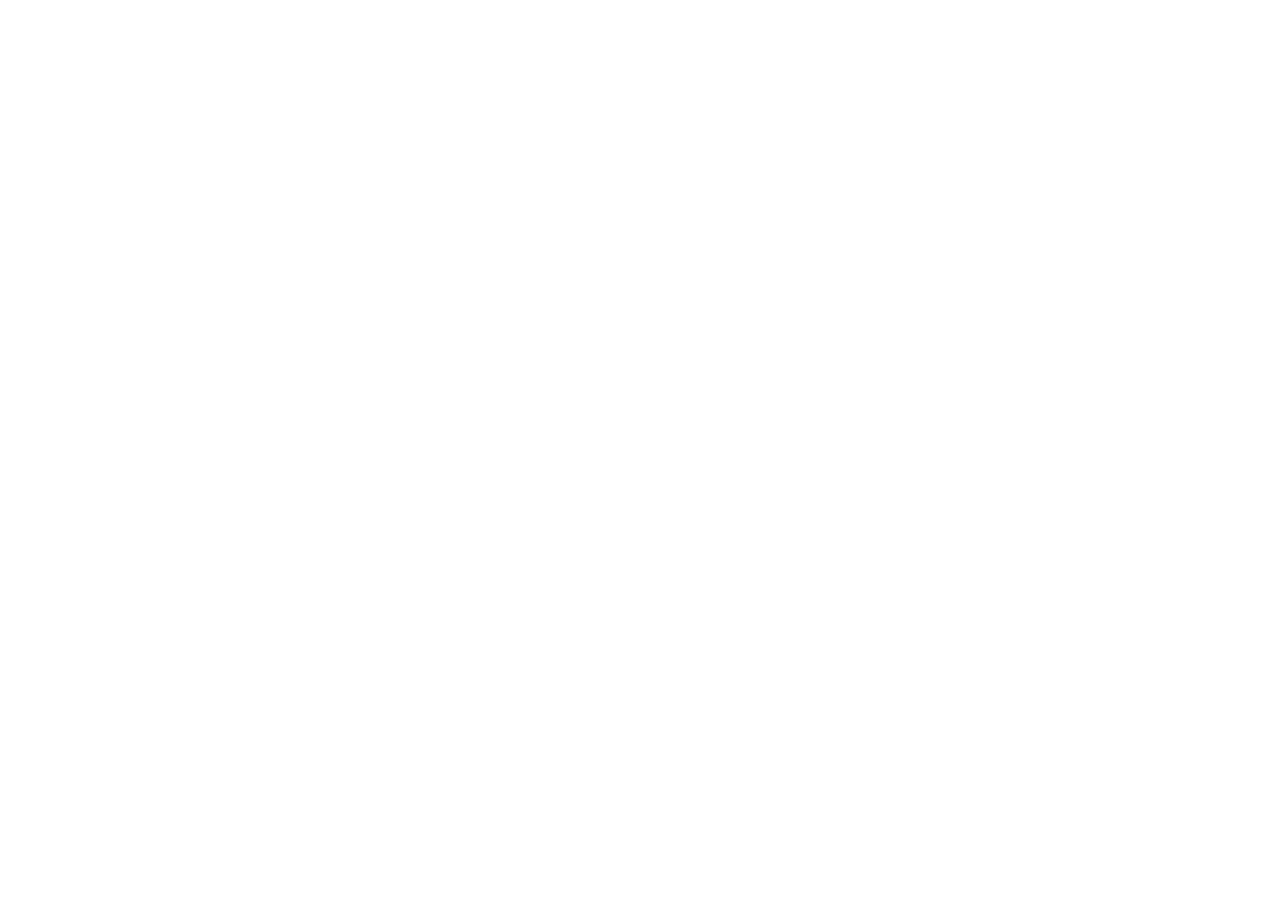
==== index.html @ 032ca8ec "Setup files" ====
<!DOCTYPE html>
<html lang="en">

<head>
    <meta charset="UTF-8">
    <meta name="viewport" content="width=device-width, initial-scale=1.0">
    <link rel="stylesheet" href="css/style.css">
    <title>Dropbox</title>
</head>

<body>

    <!-- Header -->
    <header>

    </header>

    <!-- Main -->
    <main>

    </main>

    <!-- Footer -->
    <footer>

    </footer>



</body>

</html>
---- css/style.css ----
* {
  margin: 0;
  padding: 0;
  box-sizing: border-box;
}
:root {
  --main-bgcolor: #b4d0e7;
  --color-black: black;
  ---buttons-color: #b4d0e7;
  --dropbox-business: #61082b;
}
.debug-b {
  border: 1px solid black;
}
.debug-bg {
}
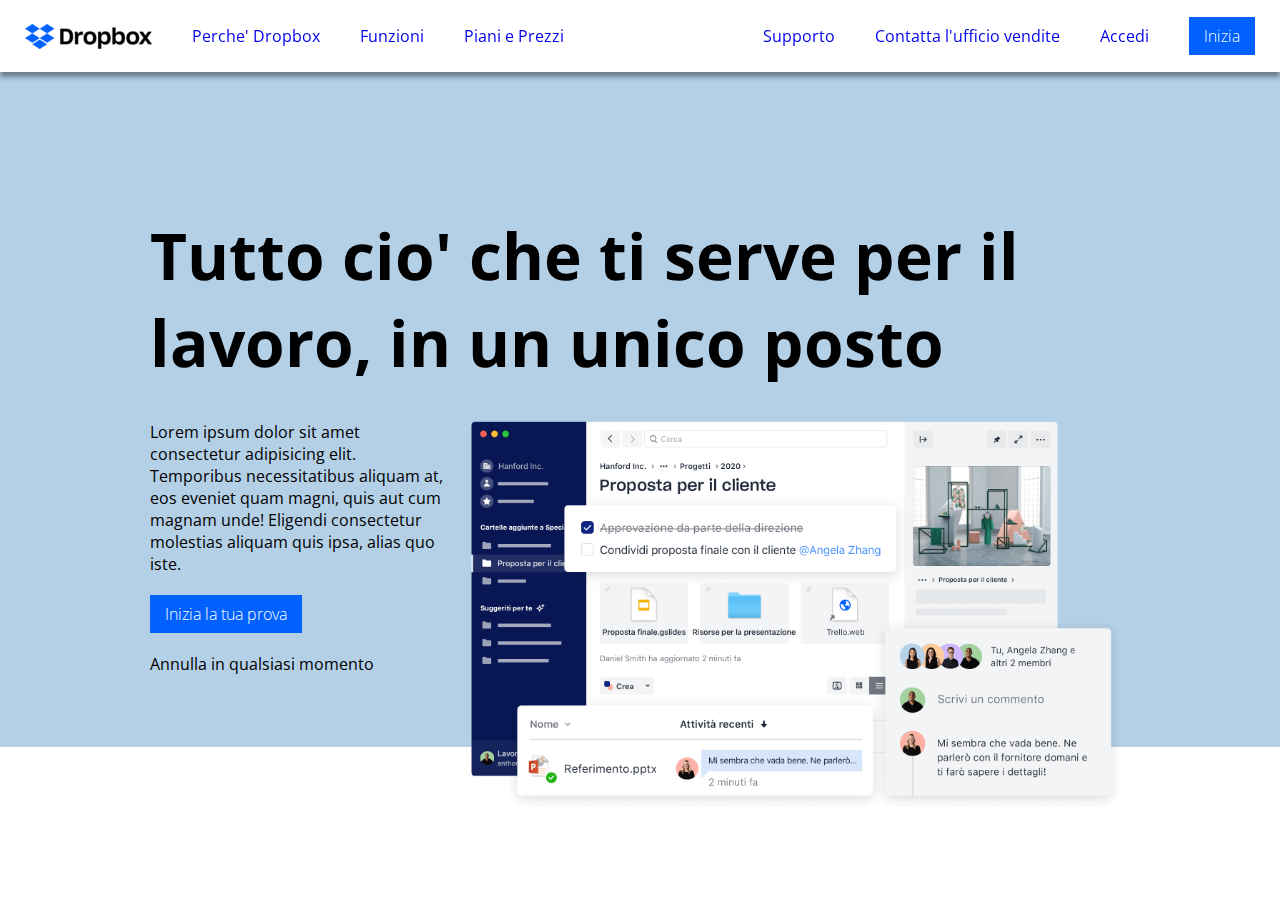
==== commit 7a70f0ca: "Header finished" ====
--- a/index.html
+++ b/index.html
@@ -4,6 +4,14 @@
 <head>
     <meta charset="UTF-8">
     <meta name="viewport" content="width=device-width, initial-scale=1.0">
+    <link rel="stylesheet" href="https://cdnjs.cloudflare.com/ajax/libs/font-awesome/6.4.2/css/all.min.css"
+        integrity="sha512-z3gLpd7yknf1YoNbCzqRKc4qyor8gaKU1qmn+CShxbuBusANI9QpRohGBreCFkKxLhei6S9CQXFEbbKuqLg0DA=="
+        crossorigin="anonymous" referrerpolicy="no-referrer" />
+    <link rel="preconnect" href="https://fonts.googleapis.com">
+    <link rel="preconnect" href="https://fonts.gstatic.com" crossorigin>
+    <link
+        href="https://fonts.googleapis.com/css2?family=Open+Sans:ital,wght@0,300;0,400;0,500;0,600;0,700;0,800;1,300;1,400;1,500;1,600;1,700;1,800&display=swap"
+        rel="stylesheet">
     <link rel="stylesheet" href="css/style.css">
     <title>Dropbox</title>
 </head>
@@ -12,7 +20,48 @@
 
     <!-- Header -->
     <header>
+        <nav class="navbar flex vertical-center sp-between">
+            <section>
+                <ul class="flex gap40 vertical-center">
+                    <img src="img/logo-small.png" alt="Logo" id="logo">
+                    <li><a href="#">Perche' Dropbox</a></li>
+                    <li><a href="#">Funzioni</a></li>
+                    <li><a href="#">Piani e Prezzi</a></li>
 
+                </ul>
+            </section>
+            <section>
+                <ul class="flex gap40 vertical-center">
+                    <li><a href="#">Supporto</a></li>
+                    <li><a href="#">Contatta l'ufficio vendite</a></li>
+                    <li><a href="#">Accedi</a></li>
+                    <li><a class="button" href="">Inizia</a></li>
+
+                </ul>
+            </section>
+        </nav>
+        <div id="jumbo">
+            <div class="container1 jumbo-content">
+                <div class="title container1">
+                    <h1>
+                        Tutto cio' che ti serve per il lavoro, in un unico posto
+                    </h1>
+                </div>
+                <div class="container1 text-img flex center">
+                    <div class="txt flex gap20 nostretch column">
+                        <p>Lorem ipsum dolor sit amet consectetur adipisicing elit. Temporibus necessitatibus aliquam
+                            at, eos eveniet quam magni, quis aut cum magnam unde! Eligendi consectetur molestias aliquam
+                            quis ipsa, alias quo iste. </p>
+                        <a href="" class="button">Inizia la tua prova</a>
+                        <p>Annulla in qualsiasi momento</p>
+                        <span><a href="#"><i class="fa-solid fa-arrow-down"></i></a></span>
+                    </div>
+                    <div class="hero-img">
+                        <img src="img/jumbo.png" alt="">
+                    </div>
+                </div>
+            </div>
+        </div>
     </header>
 
     <!-- Main -->
--- a/css/style.css
+++ b/css/style.css
@@ -1,16 +1,132 @@
+/* General */
 * {
   margin: 0;
   padding: 0;
   box-sizing: border-box;
+  font-family: "Open Sans", sans-serif;
 }
 :root {
-  --main-bgcolor: #b4d0e7;
-  --color-black: black;
-  ---buttons-color: #b4d0e7;
-  --dropbox-business: #61082b;
+  --color-background-hero: #b4d0e7;
+  --color-button: #0061ff;
+  --color-designt-bg: #a2d39b;
+  --color-asu-bg: #61082b;
+  --color-tapps-bg: #ff1c1c;
+  --color-florida-bg: #0093ce;
+  --color-wrld-bg: #d5001f;
+  --color-lonely-bg: #0d2481;
+  --color-clera-bg: #ffd830;
+  --color-hearst-bg: #b4d0e7;
+  --color-scritta-dbox: #650f2f;
+}
+ul {
+  list-style: none;
+}
+a {
+  text-decoration: none;
 }
 .debug-b {
   border: 1px solid black;
 }
 .debug-bg {
 }
+.container1 {
+  max-width: 1000px;
+  margin: 0 auto;
+  padding: 5px;
+}
+.container2 {
+  max-width: 1200px;
+  margin: 0 auto;
+  padding: 5px;
+}
+/* Utility */
+.flex {
+  display: flex;
+  flex-flow: row nowrap;
+}
+.column {
+  flex-direction: column;
+}
+.wrap {
+  flex-wrap: wrap;
+}
+.nostretch {
+  align-items: flex-start;
+}
+.vertical-center {
+  align-items: center;
+  align-content: center;
+}
+.center {
+  justify-content: center;
+  align-content: center;
+  justify-items: center;
+}
+.sp-between {
+  justify-content: space-between;
+}
+.sp-around {
+  justify-content: space-around;
+}
+.gap20 {
+  gap: 20px;
+}
+.gap40 {
+  gap: 40px;
+}
+.button {
+  background-color: var(--color-button);
+  color: white;
+  font-weight: 200;
+  padding: 8px 15px;
+}
+
+/* Header */
+
+.title {
+  text-align: left;
+  font-size: 2em;
+  padding-top: 20px;
+  padding-bottom: 30px;
+}
+.navbar {
+  padding: 25px;
+  position: fixed;
+  width: 100%;
+  height: 8vh;
+  top: 0;
+  left: 0;
+  z-index: 999;
+  background-color: white;
+  box-shadow: 0px 5px 5px rgba(0, 0, 0, 0.404);
+}
+.txt {
+  width: 30%;
+}
+.txt i {
+  font-size: 2.5em;
+  color: black;
+}
+.jumbo-content {
+  position: relative;
+  bottom: -70px;
+}
+#jumbo {
+  background-color: var(--color-background-hero);
+  width: 100%;
+  margin-top: 8vh;
+}
+.jumbo-content {
+  padding-top: 50px;
+}
+.hero-img {
+  width: 70%;
+}
+.disclaim {
+  width: calc(100% / 2);
+  flex-direction: column;
+}
+.hero-img img {
+  display: block;
+  width: 100%;
+}
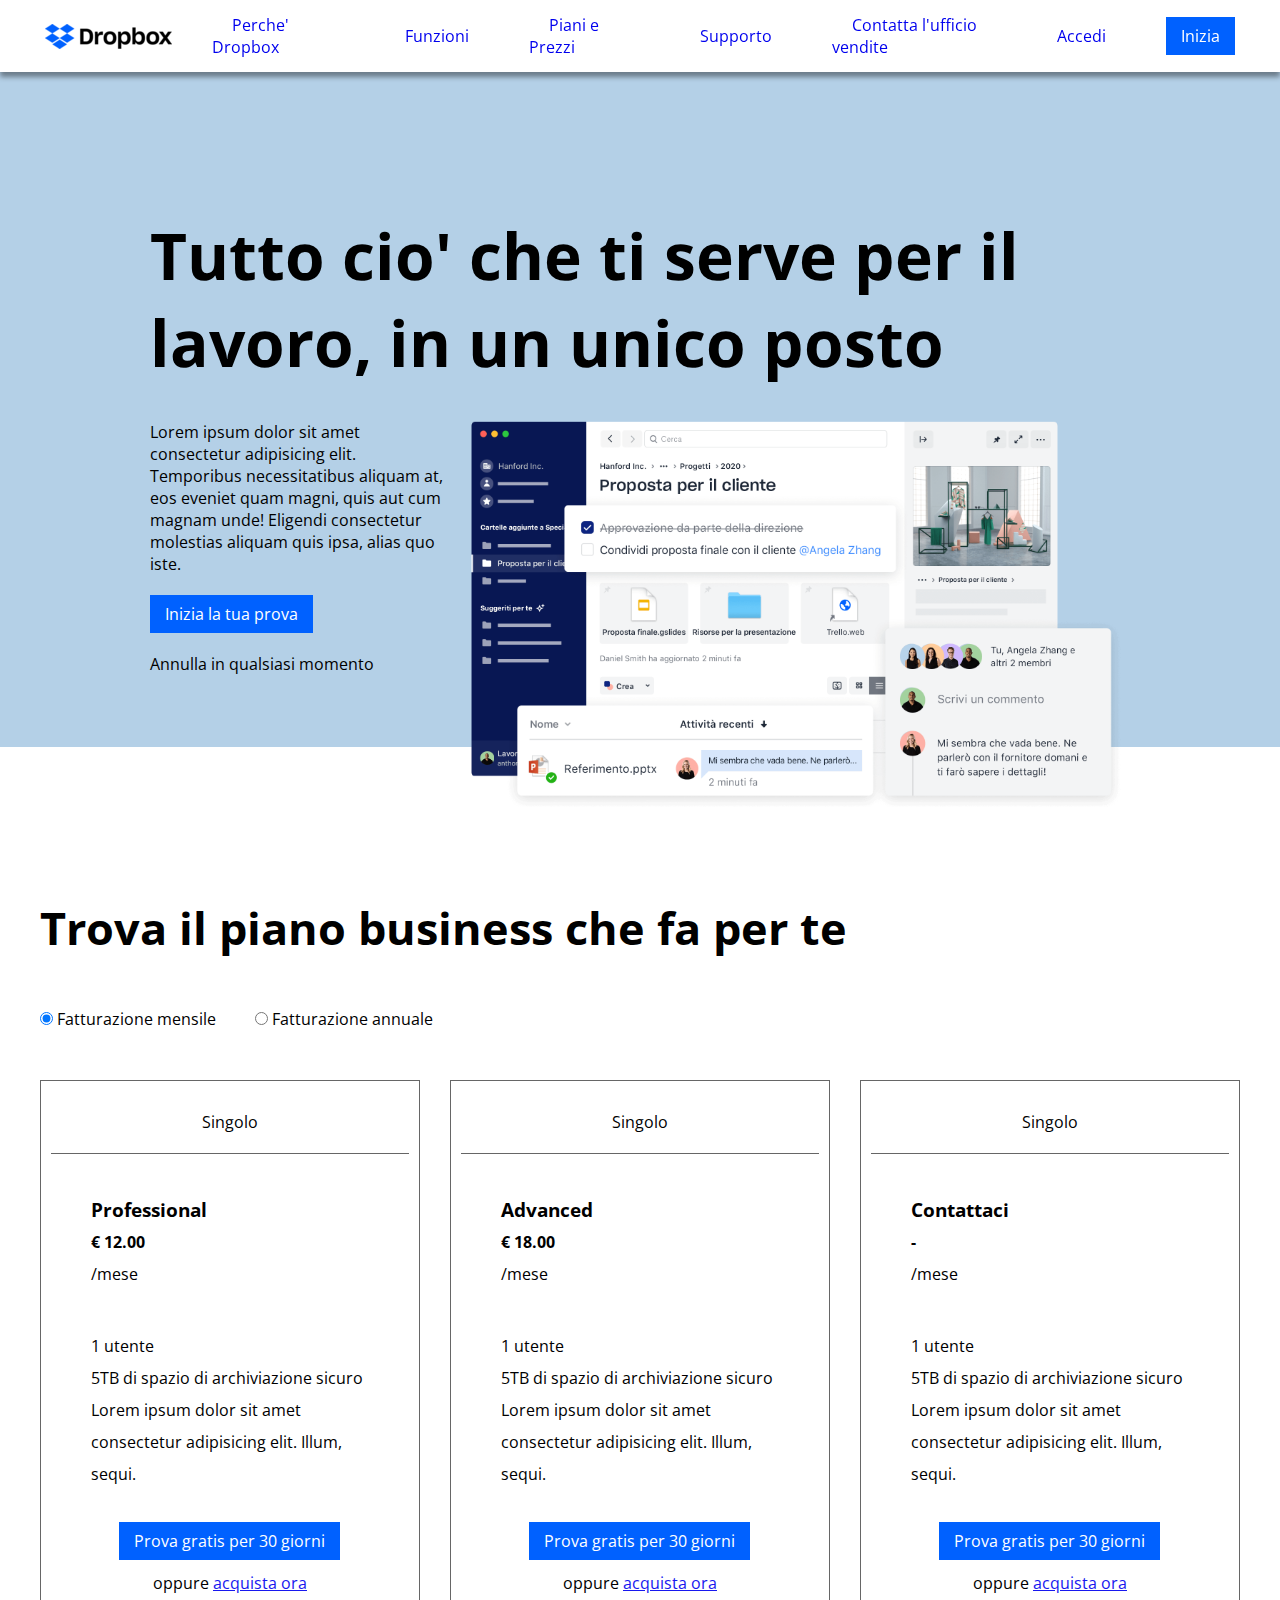
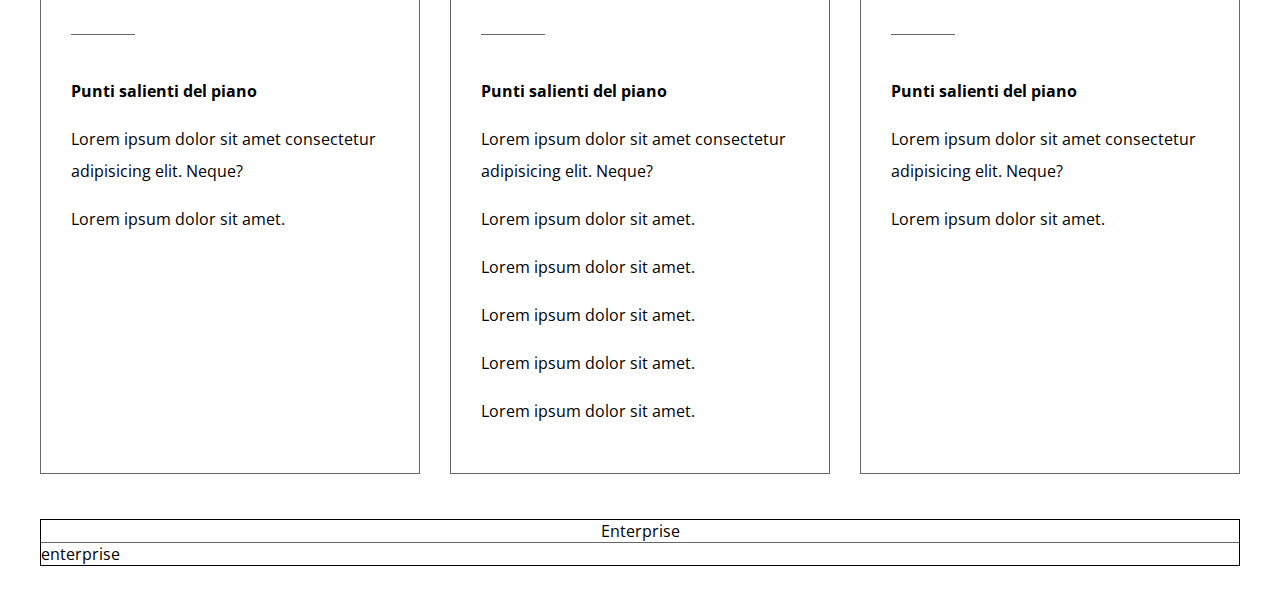
==== commit 30352adb: "Upload plans" ====
--- a/index.html
+++ b/index.html
@@ -54,7 +54,7 @@
                             quis ipsa, alias quo iste. </p>
                         <a href="" class="button">Inizia la tua prova</a>
                         <p>Annulla in qualsiasi momento</p>
-                        <span><a href="#"><i class="fa-solid fa-arrow-down"></i></a></span>
+                        <span><a href="#piani"><i class="fa-solid fa-arrow-down"></i></a></span>
                     </div>
                     <div class="hero-img">
                         <img src="img/jumbo.png" alt="">
@@ -66,6 +66,196 @@
 
     <!-- Main -->
     <main>
+        <section class="container2" id="piani">
+            <h2>
+                Trova il piano business che fa per te
+            </h2>
+            <div class="radio">
+                <input type="radio" name="fatturazione" id="mensile" checked value="mensile">
+                <label for="mensile" style="margin-right: 35px">Fatturazione mensile</label>
+                <input type="radio" name="fatturazione" id="annuale" value="annuale">
+                <label for="annuale">Fatturazione annuale</label>
+            </div>
+            <div class="plans container2 flex sp-between wrap ">
+                <div class="card">
+                    <div class="head-plan">
+                        <i class="fa-solid fa-user"></i> Singolo
+                    </div>
+                    <div class="body-plan">
+                        <ul>
+                            <li>
+                                <h3>
+                                    Professional
+                                </h3>
+                            </li>
+                            <li>
+                                <strong>
+                                    &euro; 12.00
+                                </strong>
+                            </li>
+                            <li>/mese</li>
+                        </ul>
+                        <ul>
+                            <li><i class="fa-solid fa-user" style="text-indent: -1.2em;"></i> 1 utente</li>
+                            <li><i class="fa-solid fa-folder" style="text-indent: -1.2em;"></i> 5TB di spazio di
+                                archiviazione sicuro</li>
+                            <li><i class="fa-solid fa-share-nodes" style="text-indent: -1.2em;"></i> Lorem ipsum dolor
+                                sit amet consectetur
+                                adipisicing elit. Illum, sequi.</li>
+                        </ul>
+                        <div style="text-align: center;">
+                            <a href="" class="button">Prova gratis per 30 giorni</a>
+                            <br>
+                            <p style="padding-top: 20px; text-align: center; "> oppure <a href="" class="buy-now"
+                                    style="padding: 0; text-decoration: underline; color: #1818ef ;">acquista
+                                    ora</a>
+                            </p>
+                        </div>
+                        <p class="line"></p>
+                    </div>
+                    <ul class="bottom-plan">
+                        <li>
+                            <h4>Punti salienti del piano</h4>
+                        </li>
+                        <li> <i class="fa-solid fa-check" style="text-indent: -1em;"></i> Lorem ipsum dolor sit amet
+                            consectetur adipisicing elit.
+                            Neque?</li>
+                        <li><i class="fa-solid fa-check" style="text-indent: -1em;"></i> Lorem ipsum dolor sit amet.
+                        </li>
+                    </ul>
+                </div>
+                <div class="card">
+                    <div class="head-plan">
+                        <i class="fa-solid fa-user"></i> Singolo
+                    </div>
+                    <div class="body-plan">
+                        <ul>
+                            <li>
+                                <h3>
+                                    Advanced
+                                </h3>
+                            </li>
+                            <li>
+                                <strong>
+                                    &euro; 18.00
+                                </strong>
+                            </li>
+                            <li>/mese</li>
+                        </ul>
+                        <ul>
+                            <li><i class="fa-solid fa-user" style="text-indent: -1.2em;"></i> 1 utente</li>
+                            <li><i class="fa-solid fa-folder" style="text-indent: -1.2em;"></i> 5TB di spazio di
+                                archiviazione sicuro</li>
+                            <li><i class="fa-solid fa-share-nodes" style="text-indent: -1.2em;"></i> Lorem ipsum dolor
+                                sit amet consectetur
+                                adipisicing elit. Illum, sequi.</li>
+                        </ul>
+                        <div style="text-align: center;">
+                            <a href="" class="button">Prova gratis per 30 giorni</a>
+                            <br>
+                            <p style="padding-top: 20px; text-align: center; "> oppure <a href="" class="buy-now"
+                                    style="padding: 0; text-decoration: underline; color: #1818ef ;">acquista
+                                    ora</a>
+                            </p>
+                        </div>
+                        <p class="line"></p>
+                    </div>
+                    <ul class="bottom-plan">
+                        <li>
+                            <h4>Punti salienti del piano</h4>
+                        </li>
+                        <li> <i class="fa-solid fa-check" style="text-indent: -1em;"></i> Lorem ipsum dolor sit amet
+                            consectetur adipisicing elit.
+                            Neque?
+                        </li>
+                        <li><i class="fa-solid fa-check" style="text-indent: -1em;"></i> Lorem ipsum dolor sit amet.
+                        </li>
+                        <li><i class="fa-solid fa-check" style="text-indent: -1em;"></i> Lorem ipsum dolor sit amet.
+                        </li>
+                        <li><i class="fa-solid fa-check" style="text-indent: -1em;"></i> Lorem ipsum dolor sit amet.
+                        </li>
+                        <li><i class="fa-solid fa-check" style="text-indent: -1em;"></i> Lorem ipsum dolor sit amet.
+                        </li>
+                        <li><i class="fa-solid fa-check" style="text-indent: -1em;"></i> Lorem ipsum dolor sit amet.
+                        </li>
+                    </ul>
+                </div>
+                <div class="card">
+                    <div class="head-plan">
+                        <i class="fa-solid fa-user"></i> Singolo
+                    </div>
+                    <div class="body-plan">
+                        <ul>
+                            <li>
+                                <h3>
+                                    Contattaci
+                                </h3>
+                            </li>
+                            <li>
+                                <strong>
+                                    -
+                                </strong>
+                            </li>
+                            <li>/mese</li>
+                        </ul>
+                        <ul>
+                            <li><i class="fa-solid fa-user" style="text-indent: -1.2em;"></i> 1 utente</li>
+                            <li><i class="fa-solid fa-folder" style="text-indent: -1.2em;"></i> 5TB di spazio di
+                                archiviazione sicuro</li>
+                            <li><i class="fa-solid fa-share-nodes" style="text-indent: -1.2em;"></i> Lorem ipsum dolor
+                                sit amet consectetur
+                                adipisicing elit. Illum, sequi.</li>
+                        </ul>
+                        <div style="text-align: center;">
+                            <a href="" class="button">Prova gratis per 30 giorni</a>
+                            <br>
+                            <p style="padding-top: 20px; text-align: center; "> oppure <a href="" class="buy-now"
+                                    style="padding: 0; text-decoration: underline; color: #1818ef ;">acquista
+                                    ora</a>
+                            </p>
+                        </div>
+                        <p class="line"></p>
+                    </div>
+                    <ul class="bottom-plan">
+                        <li>
+                            <h4>Punti salienti del piano</h4>
+                        </li>
+                        <li> <i class="fa-solid fa-check" style="text-indent: -1em;"></i> Lorem ipsum dolor sit amet
+                            consectetur adipisicing elit.
+                            Neque?
+                        </li>
+                        <li><i class="fa-solid fa-check" style="text-indent: -1em;"></i> Lorem ipsum dolor sit amet.
+                        </li>
+                    </ul>
+                </div>
+            </div>
+
+            <div class="enterprise container2 debug-b">
+                <div class="head-plan">
+                    <i class="fa-solid fa-user"></i> Enterprise
+                </div>
+                enterprise
+            </div>
+
+        </section>
+        <section>
+
+        </section>
+        <section>
+
+        </section>
+        <section>
+
+        </section>
+        <section>
+
+        </section>
+        <section>
+
+        </section>
+        <section>
+
+        </section>
 
     </main>
 
--- a/css/style.css
+++ b/css/style.css
@@ -37,7 +37,6 @@
 .container2 {
   max-width: 1200px;
   margin: 0 auto;
-  padding: 5px;
 }
 /* Utility */
 .flex {
@@ -77,7 +76,7 @@
 .button {
   background-color: var(--color-button);
   color: white;
-  font-weight: 200;
+  font-weight: 400;
   padding: 8px 15px;
 }
 
@@ -115,6 +114,7 @@
   background-color: var(--color-background-hero);
   width: 100%;
   margin-top: 8vh;
+  margin-bottom: 100px;
 }
 .jumbo-content {
   padding-top: 50px;
@@ -130,3 +130,48 @@
   display: block;
   width: 100%;
 }
+
+/* Main */
+main section {
+  margin-bottom: 50px;
+}
+
+.card div,
+ul,
+a {
+  padding: 20px;
+}
+.card {
+  width: calc(100% / 3 - 20px);
+  border: 1px solid #666;
+  padding: 10px;
+}
+.head-plan {
+  text-align: center;
+  border-bottom: 1px solid #666;
+}
+main section h2 {
+  font-size: 2.8em;
+  padding-top: 50px;
+  padding-bottom: 50px;
+}
+.radio {
+  padding-bottom: 50px;
+}
+#piani li {
+  line-height: 2em;
+}
+.enterprise {
+  margin-top: 45px;
+}
+.line {
+  width: 20%;
+  padding-top: 20px;
+  border-bottom: 1px solid #666;
+}
+.bottom-plan i {
+  color: #0061ff;
+}
+.bottom-plan li {
+  padding-bottom: 1em;
+}
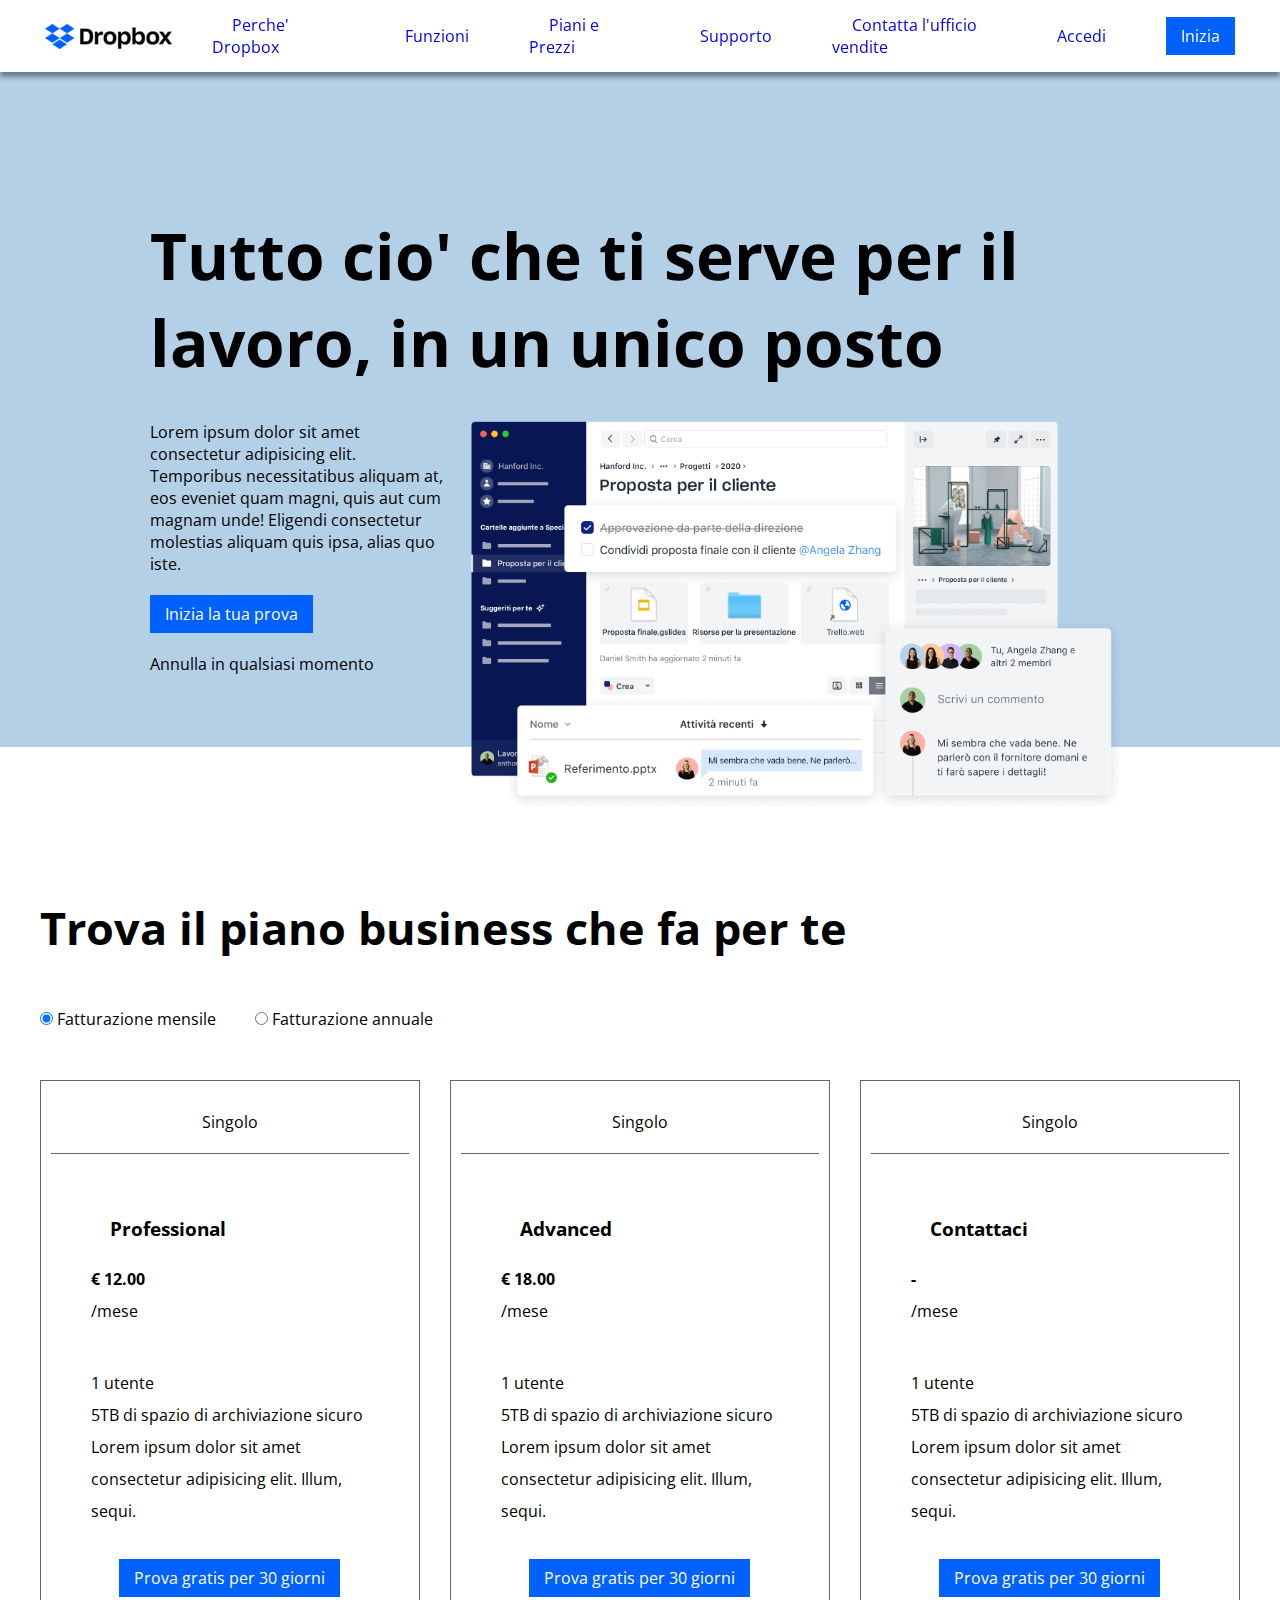
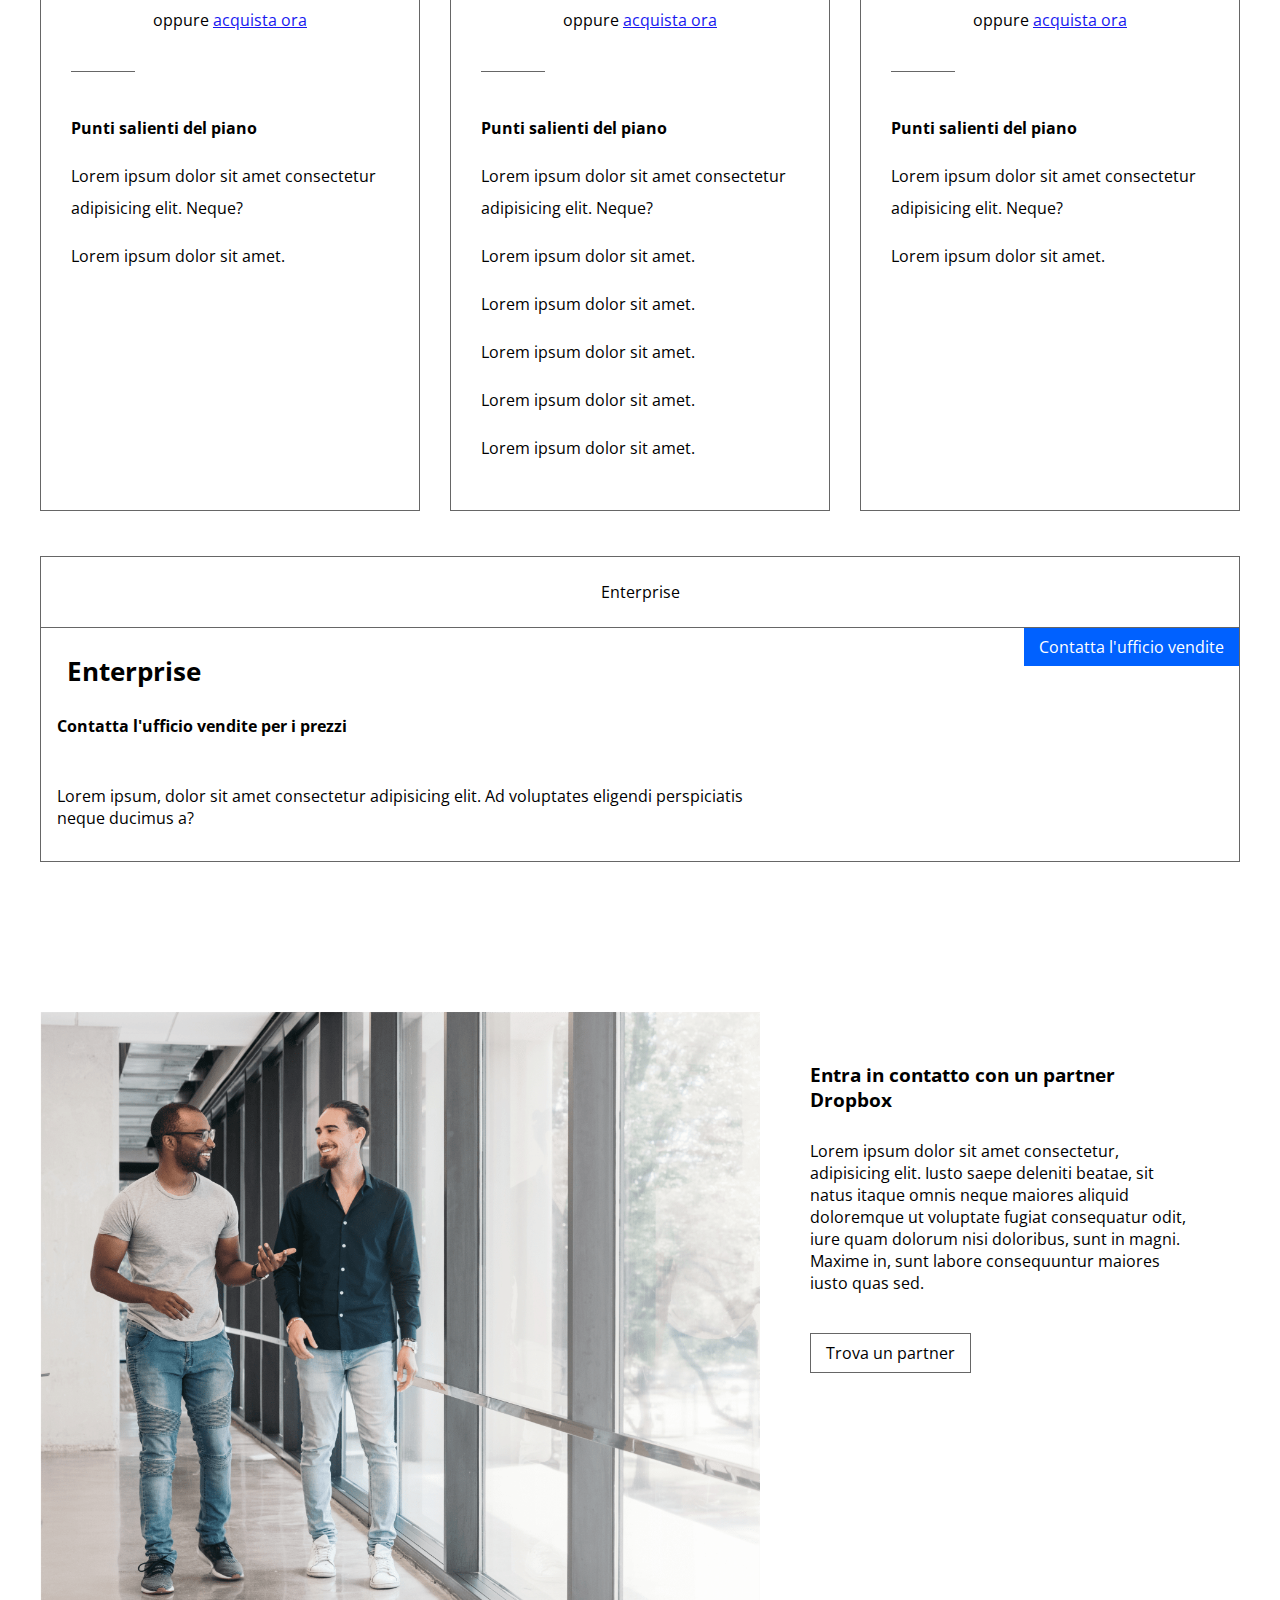
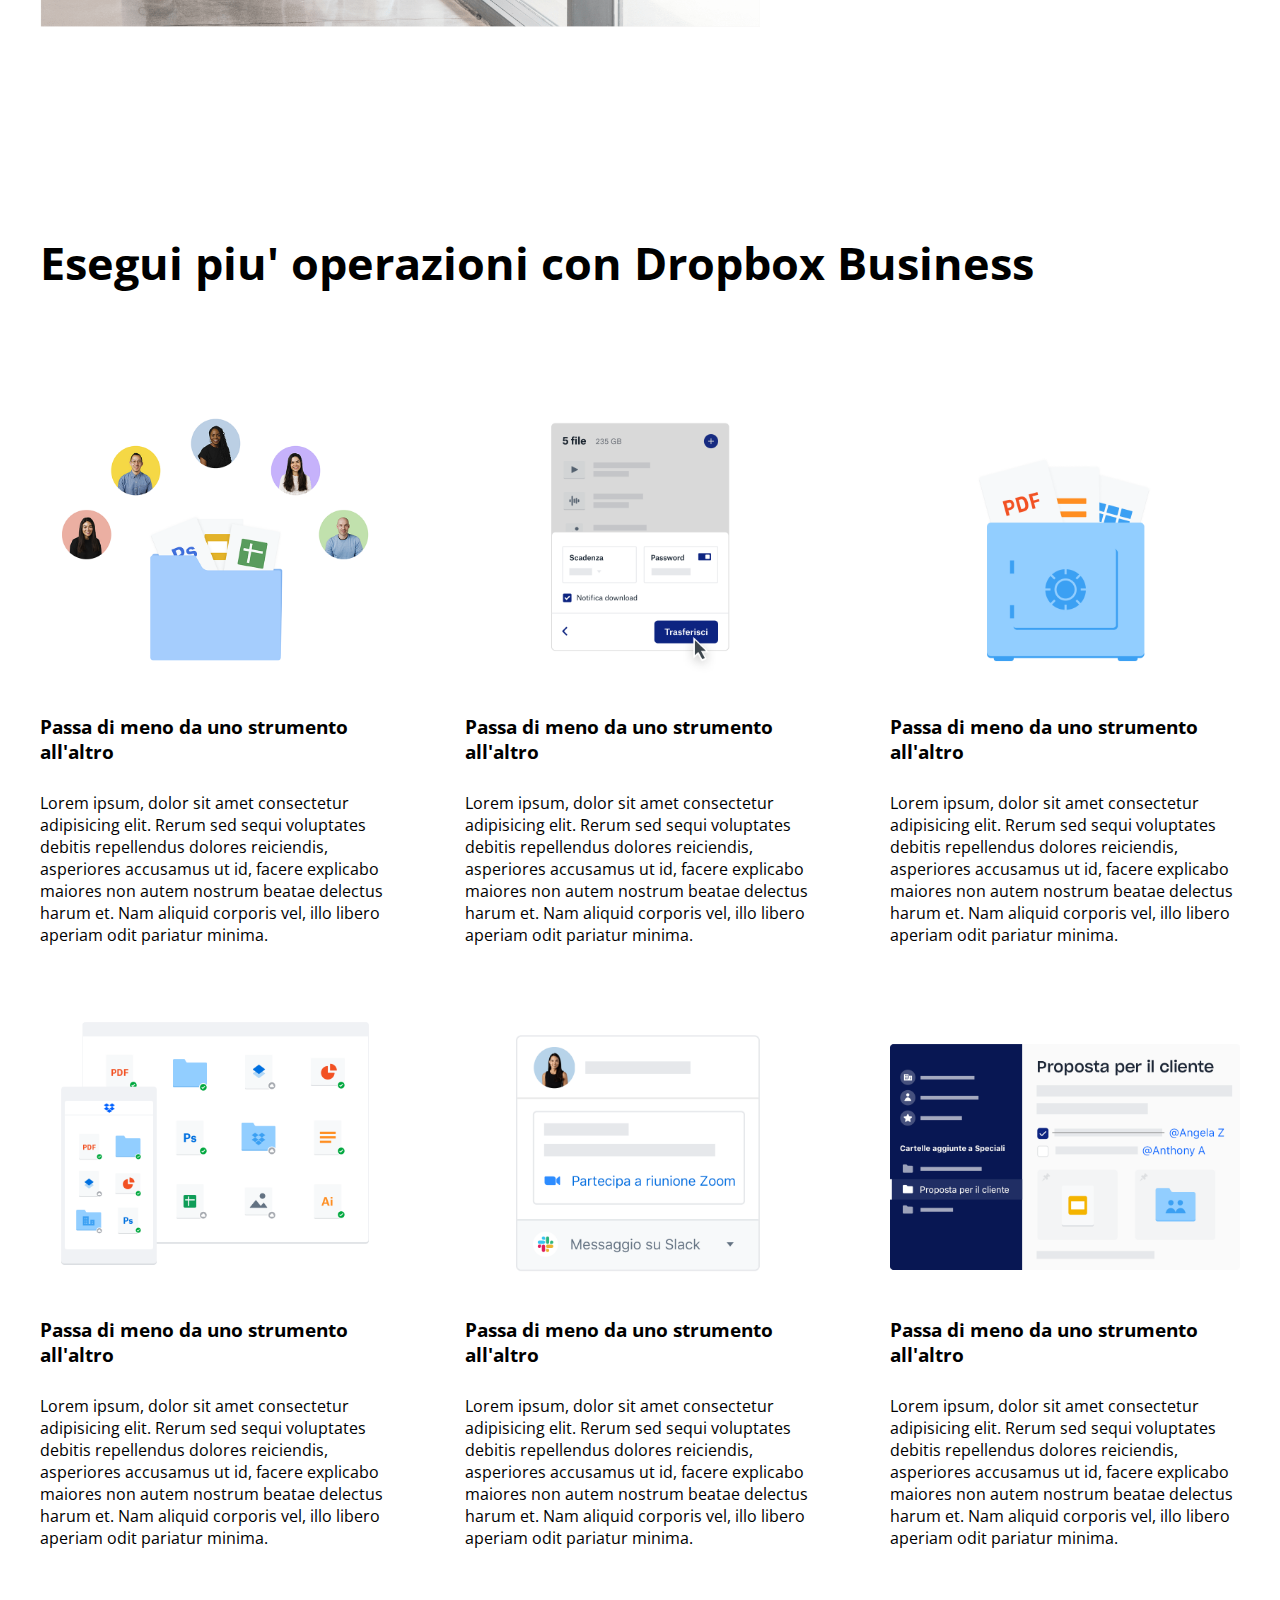
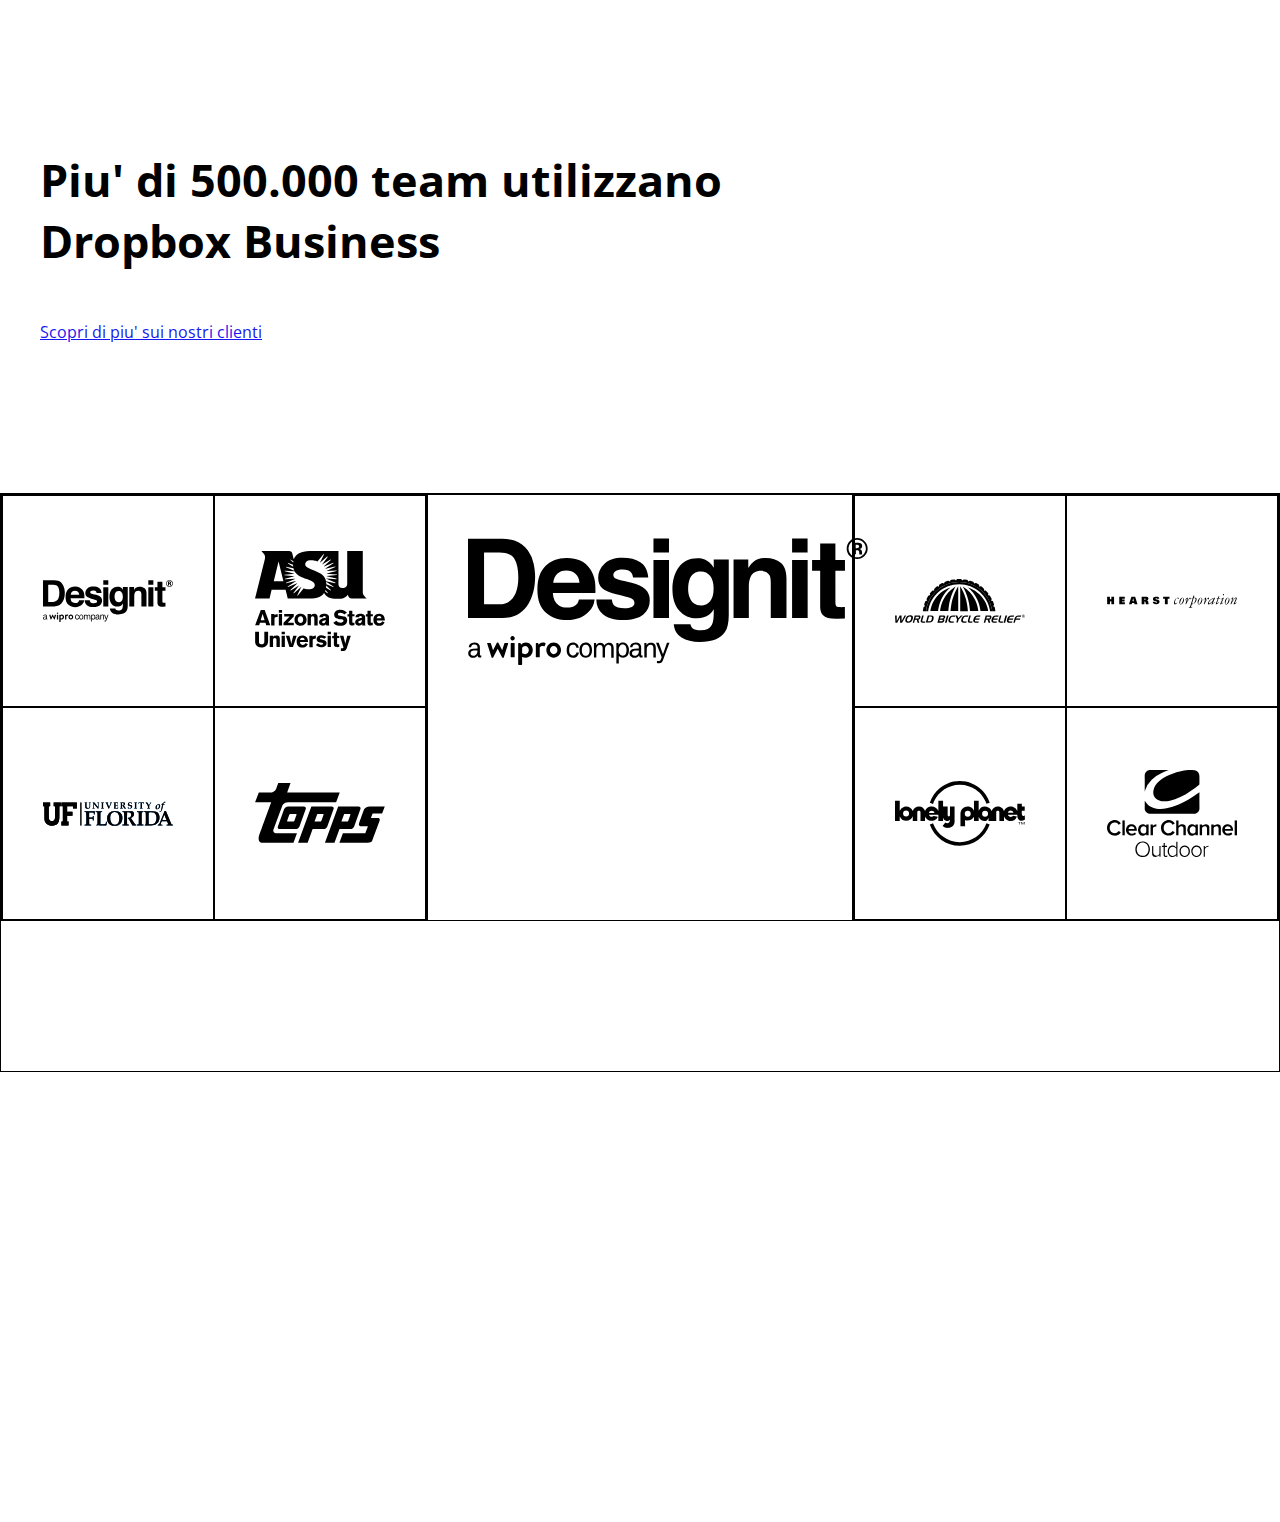
==== commit 256d3ee2: "Upload main v2" ====
--- a/index.html
+++ b/index.html
@@ -230,29 +230,184 @@
                 </div>
             </div>
 
-            <div class="enterprise container2 debug-b">
+            <div class="enterprise container2">
                 <div class="head-plan">
                     <i class="fa-solid fa-user"></i> Enterprise
                 </div>
-                enterprise
-            </div>
-
-        </section>
+                <div class="top-enterprise flex nostretch sp-between">
+                    <h3 style="font-size: 1.6em;">
+                        Enterprise
+                    </h3>
+                    <a href="" class="button">
+                        Contatta l'ufficio vendite
+                    </a>
+                </div>
+                <div class="bot-enterprise">
+                    <h4 style="padding-bottom: 3em;">
+                        Contatta l'ufficio vendite per i prezzi
+                    </h4>
+                    <p style="padding-bottom: 2em;">Lorem ipsum, dolor sit amet consectetur adipisicing elit. Ad
+                        voluptates eligendi perspiciatis
+                        neque ducimus a?</p>
+                </div>
+            </div>
+        </section>
+
+        <section class="container2 flex sp-between" id="partner">
+            <div class="article1">
+                <img class="img-partner" src="img/partner.png" alt="">
+            </div>
+            <div class="article2">
+                <h3 style="padding-bottom: 1.5em;">
+                    Entra in contatto con un partner Dropbox
+                </h3>
+                <p>
+                    Lorem ipsum dolor sit amet consectetur, adipisicing elit. Iusto saepe deleniti beatae, sit natus
+                    itaque omnis neque maiores aliquid doloremque ut voluptate fugiat consequatur odit, iure quam
+                    dolorum nisi doloribus, sunt in magni. Maxime in, sunt labore consequuntur maiores iusto quas sed.
+                </p>
+                <div style="margin-top: 3em;">
+                    <a class="button-reverse" href="">
+                        Trova un partner
+                    </a>
+                </div>
+            </div>
+        </section>
+
+        <section class="container2" id="business">
+            <h2>
+                Esegui piu' operazioni con Dropbox Business
+            </h2>
+            <div class="cards flex sp-between wrap">
+                <div class="box">
+                    <div>
+                        <img class="feature" src="img/business-feature-switching-tools.png" alt="">
+                    </div>
+                    <div class="business-txt">
+                        <h3 style="padding: 1.5em 0 1.5em 0;">Passa di meno da uno strumento all'altro</h3>
+                        <p>Lorem ipsum, dolor sit amet consectetur adipisicing elit. Rerum sed sequi voluptates debitis
+                            repellendus dolores reiciendis, asperiores accusamus ut id, facere explicabo maiores non
+                            autem nostrum beatae delectus harum et. Nam aliquid corporis vel, illo libero aperiam odit
+                            pariatur minima.
+                        </p>
+                    </div>
+                </div>
+                <div class="box">
+                    <div>
+                        <img class="feature" src="img/business-feature-send-files-it.png" alt="">
+                    </div>
+                    <div class="business-txt">
+                        <h3 style="padding: 1.5em 0 1.5em 0;">Passa di meno da uno strumento all'altro</h3>
+                        <p>Lorem ipsum, dolor sit amet consectetur adipisicing elit. Rerum sed sequi voluptates debitis
+                            repellendus dolores reiciendis, asperiores accusamus ut id, facere explicabo maiores non
+                            autem nostrum beatae delectus harum et. Nam aliquid corporis vel, illo libero aperiam odit
+                            pariatur minima.
+                        </p>
+                    </div>
+                </div>
+                <div class="box">
+                    <div>
+                        <img class="feature" src="img/business-feature-security.png" alt="">
+                    </div>
+                    <div class="business-txt">
+                        <h3 style="padding: 1.5em 0 1.5em 0;">Passa di meno da uno strumento all'altro</h3>
+                        <p>Lorem ipsum, dolor sit amet consectetur adipisicing elit. Rerum sed sequi voluptates debitis
+                            repellendus dolores reiciendis, asperiores accusamus ut id, facere explicabo maiores non
+                            autem nostrum beatae delectus harum et. Nam aliquid corporis vel, illo libero aperiam odit
+                            pariatur minima.
+                        </p>
+                    </div>
+                </div>
+                <div class="box">
+                    <div>
+                        <img class="feature" src="img/business-feature-multi-device.png" alt="">
+                    </div>
+                    <div class="business-txt">
+                        <h3 style="padding: 1.5em 0 1.5em 0;">Passa di meno da uno strumento all'altro</h3>
+                        <p>Lorem ipsum, dolor sit amet consectetur adipisicing elit. Rerum sed sequi voluptates debitis
+                            repellendus dolores reiciendis, asperiores accusamus ut id, facere explicabo maiores non
+                            autem nostrum beatae delectus harum et. Nam aliquid corporis vel, illo libero aperiam odit
+                            pariatur minima.
+                        </p>
+                    </div>
+                </div>
+                <div class="box">
+                    <div>
+                        <img class="feature" src="img/business-feature-integrations-it.png" alt="">
+                    </div>
+                    <div class="business-txt">
+                        <h3 style="padding: 1.5em 0 1.5em 0;">Passa di meno da uno strumento all'altro</h3>
+                        <p>Lorem ipsum, dolor sit amet consectetur adipisicing elit. Rerum sed sequi voluptates debitis
+                            repellendus dolores reiciendis, asperiores accusamus ut id, facere explicabo maiores non
+                            autem nostrum beatae delectus harum et. Nam aliquid corporis vel, illo libero aperiam odit
+                            pariatur minima.
+                        </p>
+                    </div>
+                </div>
+                <div class="box">
+                    <div>
+                        <img class="feature" src="img/business-feature-coordinate-it.png" alt="">
+                    </div>
+                    <div class="business-txt">
+                        <h3 style="padding: 1.5em 0 1.5em 0;">Passa di meno da uno strumento all'altro</h3>
+                        <p>Lorem ipsum, dolor sit amet consectetur adipisicing elit. Rerum sed sequi voluptates debitis
+                            repellendus dolores reiciendis, asperiores accusamus ut id, facere explicabo maiores non
+                            autem nostrum beatae delectus harum et. Nam aliquid corporis vel, illo libero aperiam odit
+                            pariatur minima.
+                        </p>
+                    </div>
+                </div>
+            </div>
+        </section>
+
+        <section class="container2" id="dislcaim">
+            <h2>
+                Piu' di 500.000 team utilizzano <br> Dropbox Business
+            </h2>
+            <a style="padding: 0; text-decoration: underline; color: #1818ef;" href="">Scopri di piu' sui nostri
+                clienti</a>
+        </section>
+
+        <section class="flex debug-b" id="corporate">
+            <div class="square flex wrap debug-b">
+                <div class="partners flex vertical-center debug-b">
+                    <img class="partner" src="img/designit.svg" alt="">
+                </div>
+                <div class="partners flex vertical-center debug-b">
+                    <img class="partner" src="img/arizona_state_university.svg" alt="">
+                </div>
+                <div class="partners flex vertical-center debug-b">
+                    <img class="partner" src="img/university_of_florida.svg" alt="">
+                </div>
+                <div class="partners flex vertical-center debug-b">
+                    <img class="partner" src="img/topps.svg" alt="">
+                </div>
+            </div>
+            <div class="square debug-b">
+                <div class="partners flex vertical-center ">
+                    <img src="img/designit.svg" alt="">
+                </div>
+            </div>
+            <div class="square flex wrap debug-b">
+                <div class="partners flex vertical-center debug-b">
+                    <img class="partner" src="img/world_bicycle_relief.svg" alt="">
+                </div>
+                <div class="partners flex vertical-center debug-b">
+                    <img class="partner" src="img/hearst_corp.svg" alt="">
+                </div>
+                <div class="partners flex vertical-center debug-b">
+                    <img class="partner" src="img/lonely_planet.svg" alt="">
+                </div>
+                <div class="partners flex vertical-center debug-b">
+                    <img class="partner" src="img/clear_channel.svg" alt="">
+                </div>
+            </div>
+            </div>
+        </section>
+
         <section>
-
-        </section>
-        <section>
-
-        </section>
-        <section>
-
-        </section>
-        <section>
-
-        </section>
-        <section>
-
-        </section>
+        </section>
+
         <section>
 
         </section>
--- a/css/style.css
+++ b/css/style.css
@@ -61,11 +61,18 @@
   align-content: center;
   justify-items: center;
 }
+
+.column {
+  flex-direction: column;
+}
 .sp-between {
   justify-content: space-between;
 }
 .sp-around {
   justify-content: space-around;
+}
+.sp-evenly {
+  justify-content: space-evenly;
 }
 .gap20 {
   gap: 20px;
@@ -81,7 +88,9 @@
 }
 
 /* Header */
-
+main section {
+  padding-bottom: 150px;
+}
 .title {
   text-align: left;
   font-size: 2em;
@@ -162,7 +171,12 @@
   line-height: 2em;
 }
 .enterprise {
+  border: 1px solid #666;
   margin-top: 45px;
+}
+.enterprise .head-plan {
+  padding-top: 1.5em;
+  padding-bottom: 1.5em;
 }
 .line {
   width: 20%;
@@ -175,3 +189,48 @@
 .bottom-plan li {
   padding-bottom: 1em;
 }
+#piani h3,
+.enterprise h3 {
+  margin: 1em;
+}
+.bot-enterprise {
+  padding-left: 1em;
+  width: 60%;
+}
+.img-partner {
+  width: 100%;
+}
+.article1 {
+  width: 60%;
+}
+.article2 {
+  width: 40%;
+  padding: 50px;
+  text-align: left;
+}
+.button-reverse {
+  background-color: white;
+  color: black;
+  border: 1px solid #666;
+  font-weight: 400;
+  padding: 8px 15px;
+}
+.box {
+  width: calc(100% / 3 - 50px);
+  padding-top: 55px;
+}
+.feature {
+  width: 100%;
+}
+.square {
+  width: calc(100% / 3);
+  height: calc(100vw / 3);
+}
+.partners {
+  width: 50%;
+  height: 50%;
+  padding: 40px;
+}
+.partner {
+  width: 100%;
+}
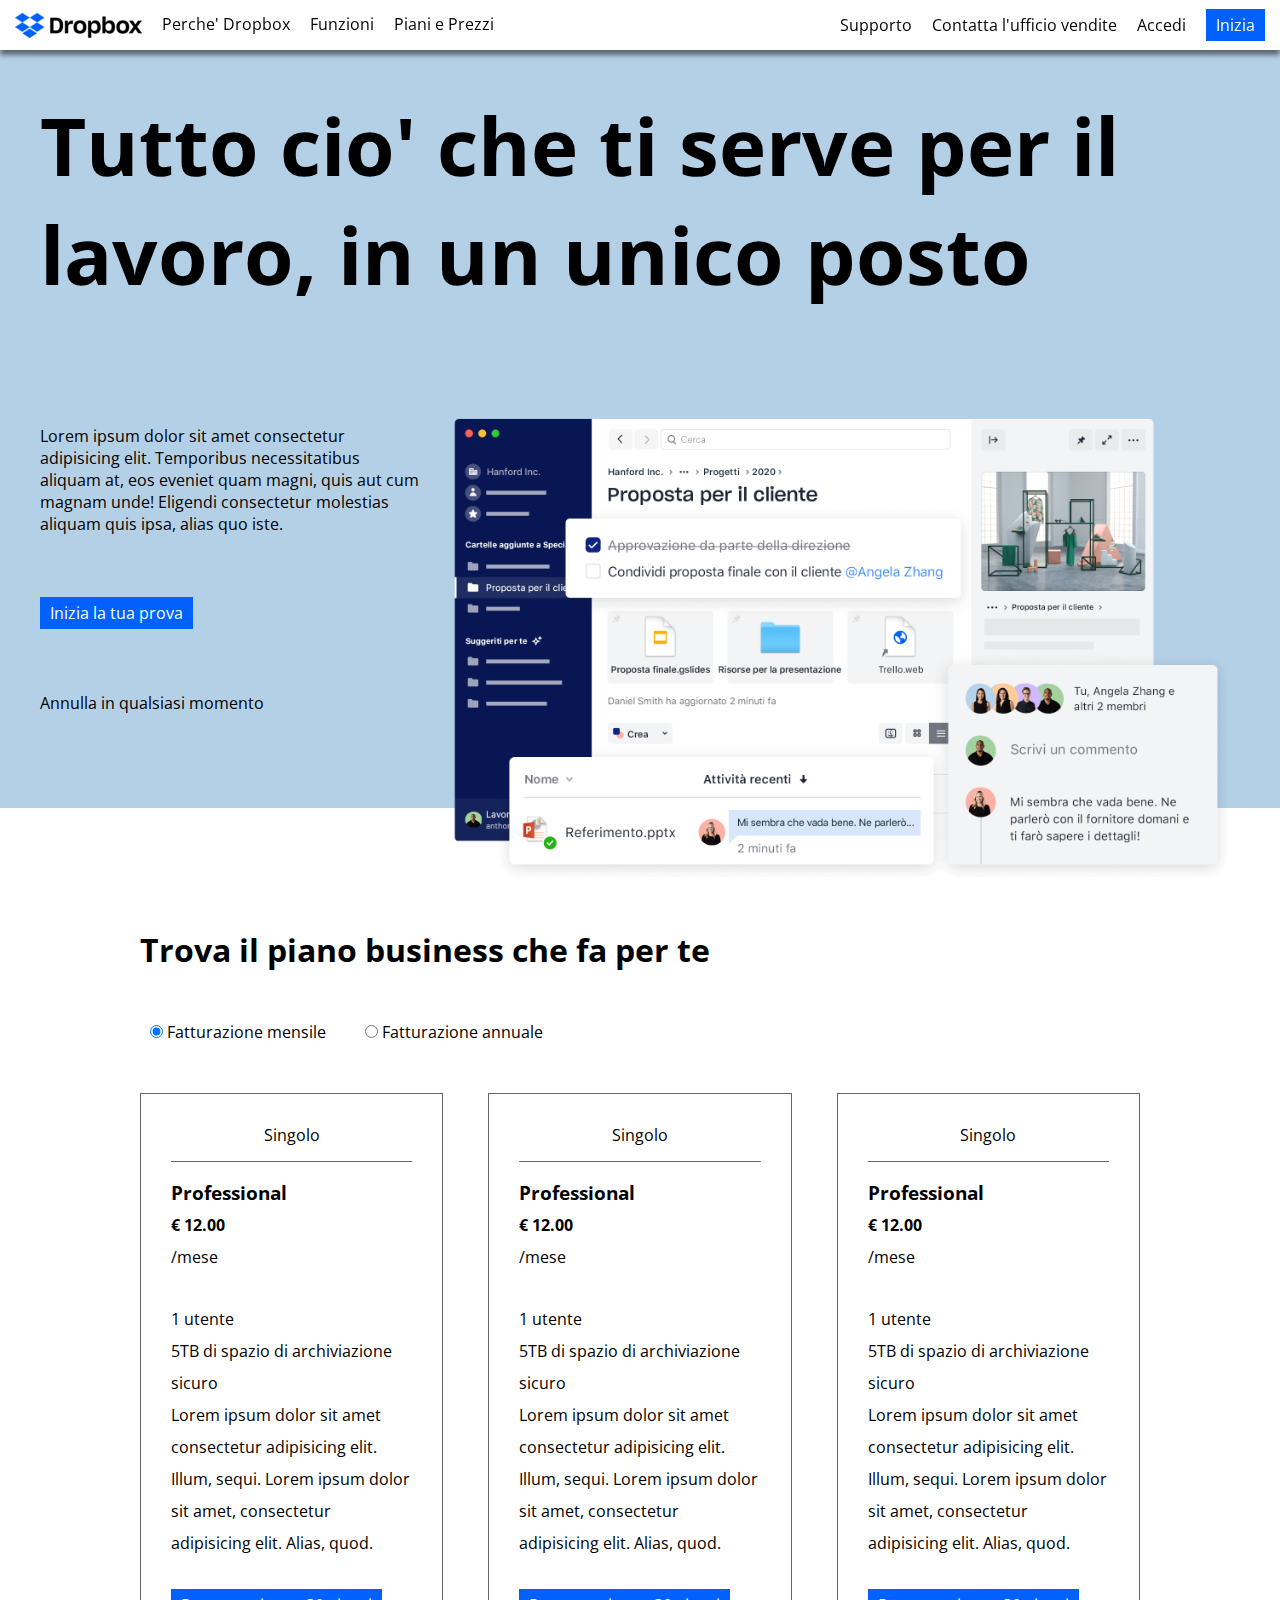
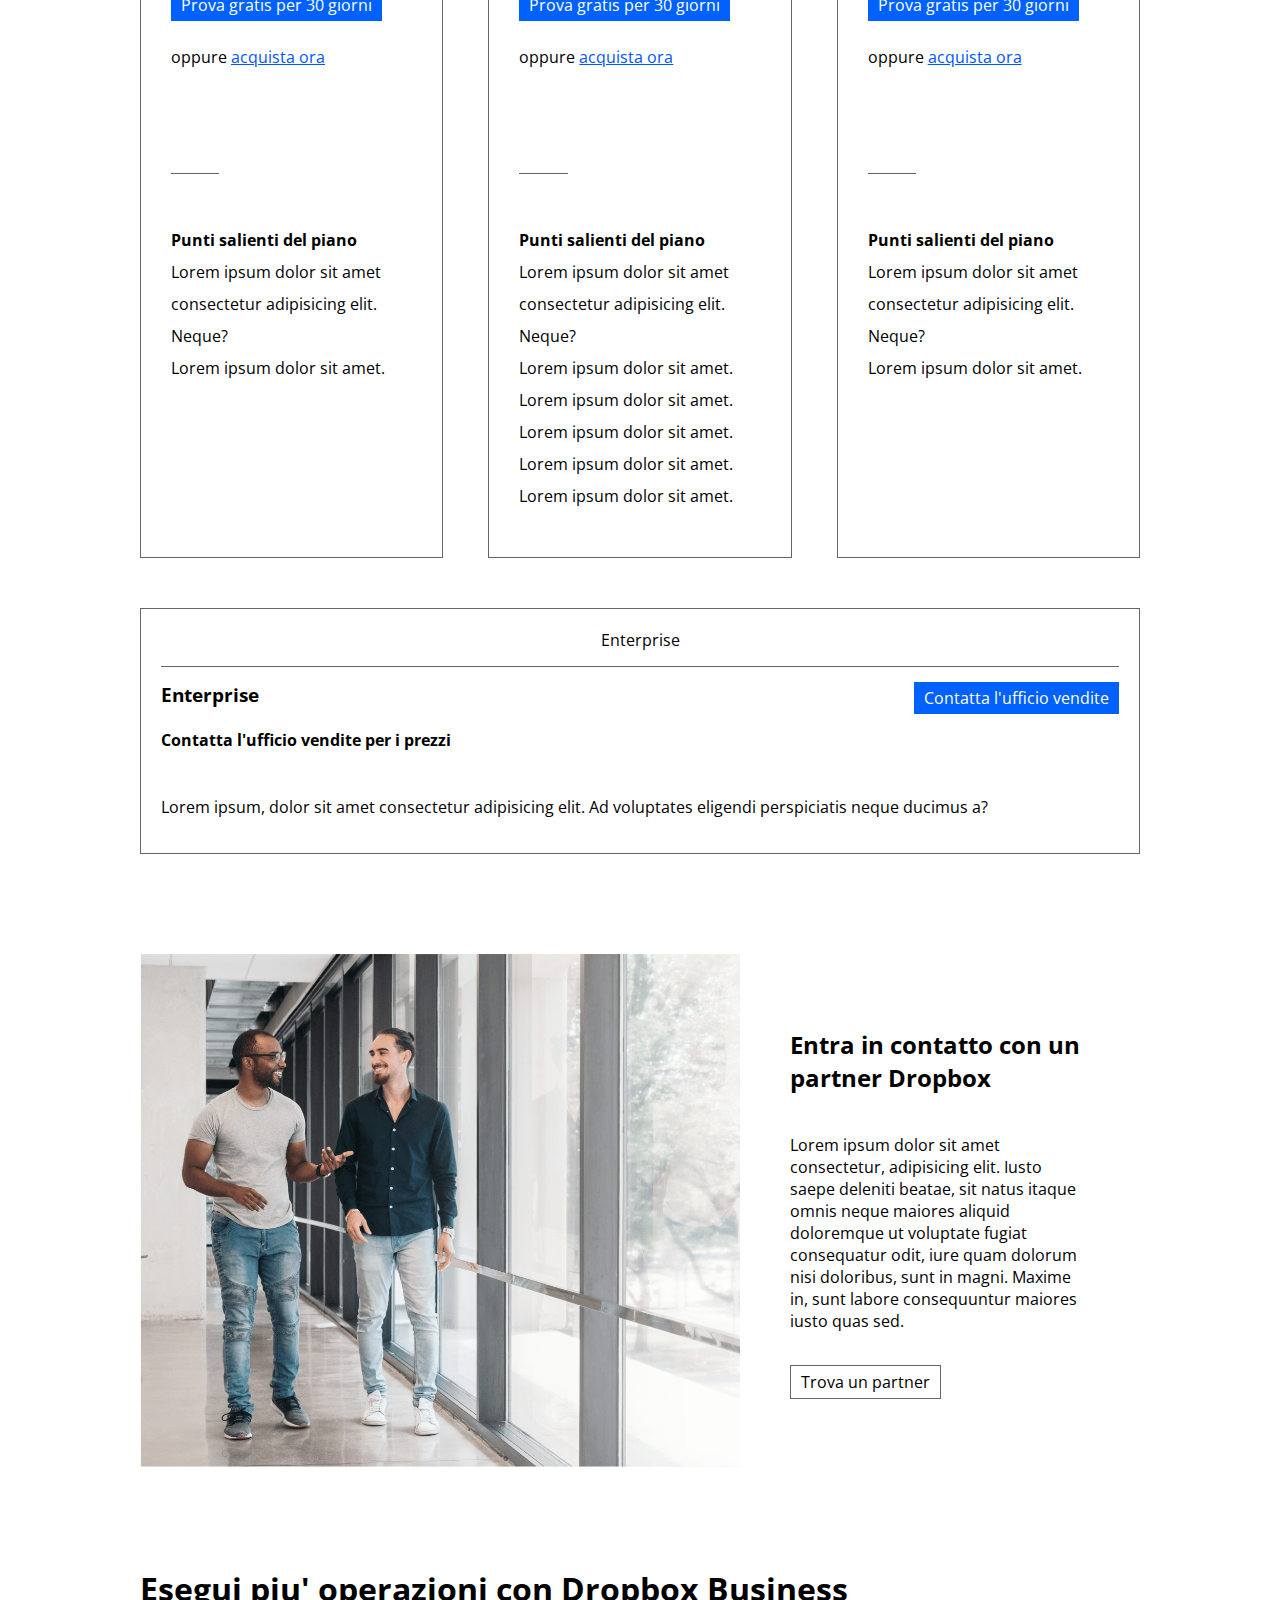
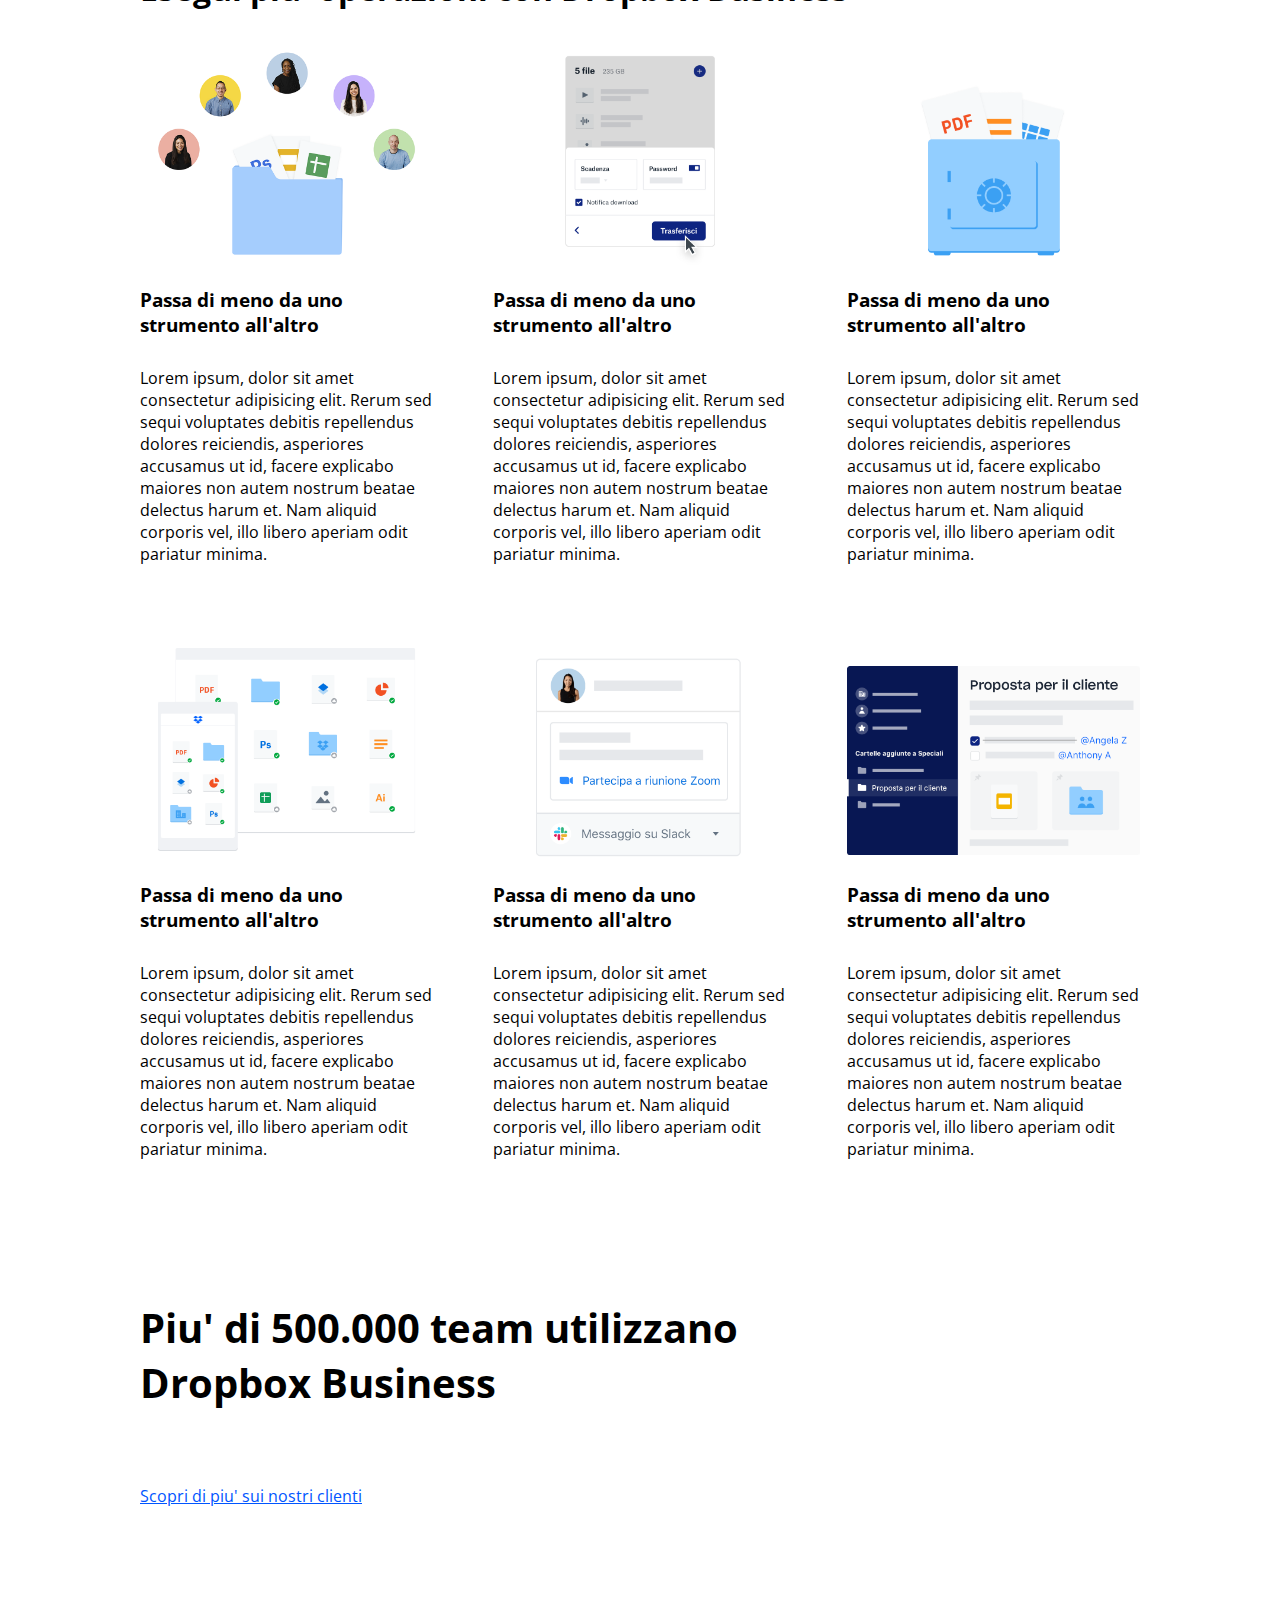
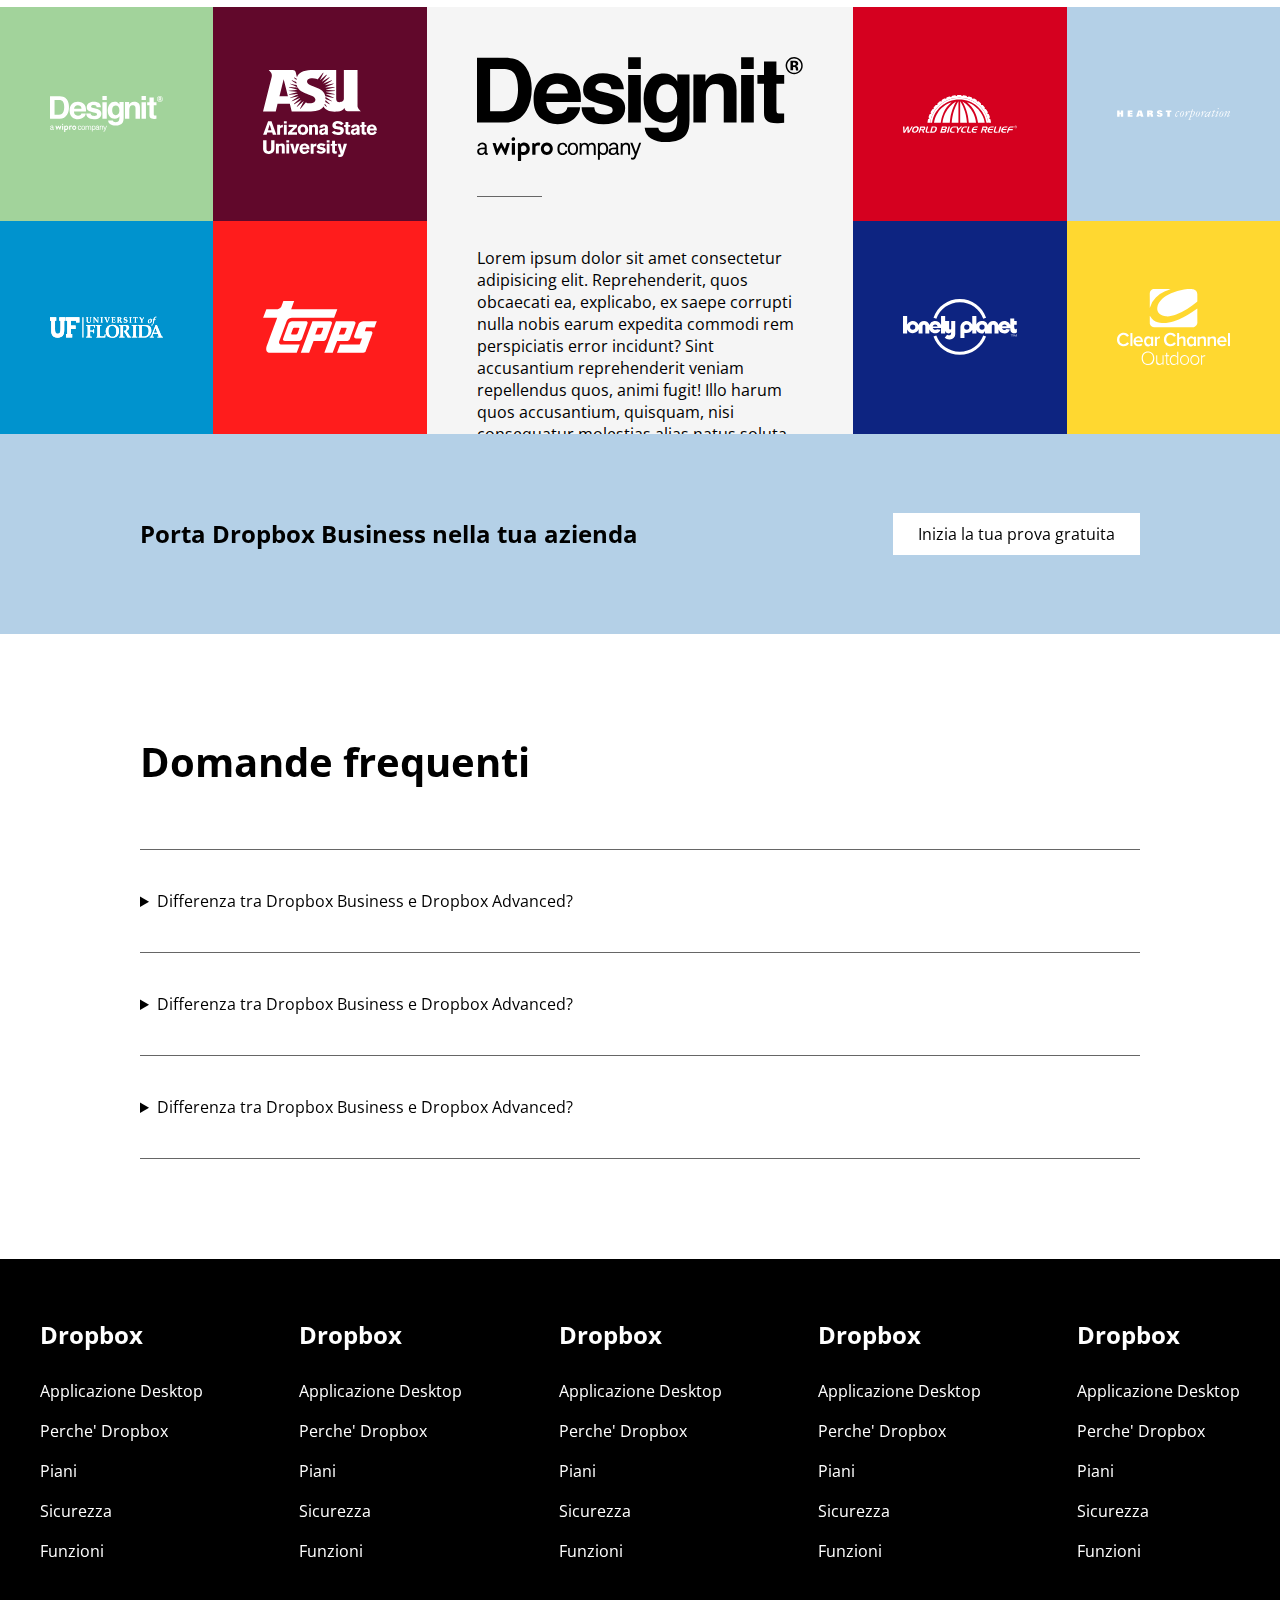
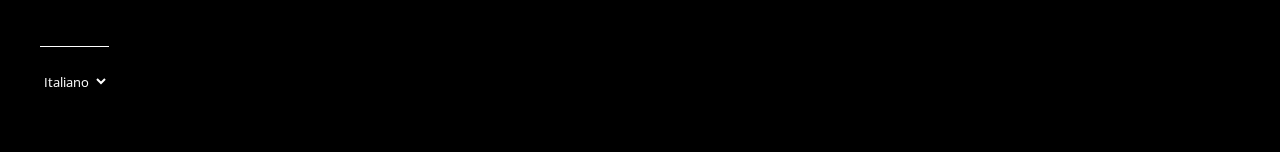
==== commit 42de5db6: "Change name files" ====
--- a/index.html
+++ b/index.html
@@ -12,52 +12,48 @@
     <link
         href="https://fonts.googleapis.com/css2?family=Open+Sans:ital,wght@0,300;0,400;0,500;0,600;0,700;0,800;1,300;1,400;1,500;1,600;1,700;1,800&display=swap"
         rel="stylesheet">
-    <link rel="stylesheet" href="css/style.css">
+    <link rel="stylesheet" href="css/style1.css">
     <title>Dropbox</title>
 </head>
 
 <body>
-
     <!-- Header -->
     <header>
-        <nav class="navbar flex vertical-center sp-between">
-            <section>
-                <ul class="flex gap40 vertical-center">
-                    <img src="img/logo-small.png" alt="Logo" id="logo">
-                    <li><a href="#">Perche' Dropbox</a></li>
-                    <li><a href="#">Funzioni</a></li>
-                    <li><a href="#">Piani e Prezzi</a></li>
-
-                </ul>
-            </section>
-            <section>
-                <ul class="flex gap40 vertical-center">
-                    <li><a href="#">Supporto</a></li>
-                    <li><a href="#">Contatta l'ufficio vendite</a></li>
-                    <li><a href="#">Accedi</a></li>
-                    <li><a class="button" href="">Inizia</a></li>
-
-                </ul>
-            </section>
+        <nav class="flex vertical-center sp-between ">
+            <ul class="flex gap20">
+                <div>
+                    <img src="img/logo-small.png" alt="Logo" class="img-fluid">
+                </div>
+                <li><a href="#">Perche' Dropbox</a></li>
+                <li><a href="#">Funzioni</a></li>
+                <li><a href="#">Piani e Prezzi</a></li>
+            </ul>
+            <ul class="flex gap20">
+                <li><a href="#">Supporto</a></li>
+                <li><a href="#">Contatta l'ufficio vendite</a></li>
+                <li><a href="#">Accedi</a></li>
+                <li><a class="button-blue" href="">Inizia</a></li>
+            </ul>
         </nav>
-        <div id="jumbo">
-            <div class="container1 jumbo-content">
-                <div class="title container1">
+        <div id="hero" class="">
+            <div class="container-big">
+                <div class="title">
                     <h1>
                         Tutto cio' che ti serve per il lavoro, in un unico posto
                     </h1>
                 </div>
-                <div class="container1 text-img flex center">
-                    <div class="txt flex gap20 nostretch column">
+                <div class="hero flex">
+                    <div class="flex column sp-evenly nostretch hero-txt">
                         <p>Lorem ipsum dolor sit amet consectetur adipisicing elit. Temporibus necessitatibus aliquam
                             at, eos eveniet quam magni, quis aut cum magnam unde! Eligendi consectetur molestias aliquam
-                            quis ipsa, alias quo iste. </p>
-                        <a href="" class="button">Inizia la tua prova</a>
+                            quis ipsa, alias quo iste.
+                        </p>
+                        <a href="" class="button-blue">Inizia la tua prova</a>
                         <p>Annulla in qualsiasi momento</p>
-                        <span><a href="#piani"><i class="fa-solid fa-arrow-down"></i></a></span>
+                        <a href="#piani"><i class="fa-solid fa-arrow-down"></i></a>
                     </div>
                     <div class="hero-img">
-                        <img src="img/jumbo.png" alt="">
+                        <img src="img/jumbo.png" alt="" class="img-fluid">
                     </div>
                 </div>
             </div>
@@ -66,53 +62,52 @@
 
     <!-- Main -->
     <main>
-        <section class="container2" id="piani">
+        <section id="piani" class="container-small margin">
             <h2>
                 Trova il piano business che fa per te
             </h2>
             <div class="radio">
                 <input type="radio" name="fatturazione" id="mensile" checked value="mensile">
-                <label for="mensile" style="margin-right: 35px">Fatturazione mensile</label>
+                <label for="mensile" style="margin-right: 25px;">Fatturazione mensile</label>
                 <input type="radio" name="fatturazione" id="annuale" value="annuale">
                 <label for="annuale">Fatturazione annuale</label>
             </div>
-            <div class="plans container2 flex sp-between wrap ">
+            <div class="flex sp-between">
                 <div class="card">
                     <div class="head-plan">
                         <i class="fa-solid fa-user"></i> Singolo
                     </div>
-                    <div class="body-plan">
-                        <ul>
-                            <li>
-                                <h3>
-                                    Professional
-                                </h3>
-                            </li>
-                            <li>
-                                <strong>
-                                    &euro; 12.00
-                                </strong>
-                            </li>
-                            <li>/mese</li>
-                        </ul>
-                        <ul>
-                            <li><i class="fa-solid fa-user" style="text-indent: -1.2em;"></i> 1 utente</li>
-                            <li><i class="fa-solid fa-folder" style="text-indent: -1.2em;"></i> 5TB di spazio di
-                                archiviazione sicuro</li>
-                            <li><i class="fa-solid fa-share-nodes" style="text-indent: -1.2em;"></i> Lorem ipsum dolor
-                                sit amet consectetur
-                                adipisicing elit. Illum, sequi.</li>
-                        </ul>
-                        <div style="text-align: center;">
-                            <a href="" class="button">Prova gratis per 30 giorni</a>
-                            <br>
-                            <p style="padding-top: 20px; text-align: center; "> oppure <a href="" class="buy-now"
-                                    style="padding: 0; text-decoration: underline; color: #1818ef ;">acquista
-                                    ora</a>
-                            </p>
-                        </div>
-                        <p class="line"></p>
-                    </div>
+                    <ul>
+                        <li>
+                            <h3>
+                                Professional
+                            </h3>
+                        </li>
+                        <li>
+                            <strong>
+                                &euro; 12.00
+                            </strong>
+                        </li>
+                        <li>/mese</li>
+                    </ul>
+                    <ul>
+                        <li><i class="fa-solid fa-user" style="text-indent: -1.2em;"></i> 1 utente</li>
+                        <li><i class="fa-solid fa-folder" style="text-indent: -1.2em;"></i> 5TB di spazio di
+                            archiviazione sicuro</li>
+                        <li><i class="fa-solid fa-share-nodes" style="text-indent: -1.2em;"></i> Lorem ipsum dolor
+                            sit amet consectetur
+                            adipisicing elit. Illum, sequi. Lorem ipsum dolor sit amet, consectetur adipisicing elit.
+                            Alias, quod.</li>
+                    </ul>
+                    <ul>
+                        <a href="" class="button-blue">Prova gratis per 30 giorni</a>
+                        <br>
+                        <p style="padding: 20px 0;"> oppure
+                            <a href="" class="buy-now">acquista ora
+                            </a>
+                        </p>
+                    </ul>
+                    <p class="line"></p>
                     <ul class="bottom-plan">
                         <li>
                             <h4>Punti salienti del piano</h4>
@@ -128,46 +123,44 @@
                     <div class="head-plan">
                         <i class="fa-solid fa-user"></i> Singolo
                     </div>
-                    <div class="body-plan">
-                        <ul>
-                            <li>
-                                <h3>
-                                    Advanced
-                                </h3>
-                            </li>
-                            <li>
-                                <strong>
-                                    &euro; 18.00
-                                </strong>
-                            </li>
-                            <li>/mese</li>
-                        </ul>
-                        <ul>
-                            <li><i class="fa-solid fa-user" style="text-indent: -1.2em;"></i> 1 utente</li>
-                            <li><i class="fa-solid fa-folder" style="text-indent: -1.2em;"></i> 5TB di spazio di
-                                archiviazione sicuro</li>
-                            <li><i class="fa-solid fa-share-nodes" style="text-indent: -1.2em;"></i> Lorem ipsum dolor
-                                sit amet consectetur
-                                adipisicing elit. Illum, sequi.</li>
-                        </ul>
-                        <div style="text-align: center;">
-                            <a href="" class="button">Prova gratis per 30 giorni</a>
-                            <br>
-                            <p style="padding-top: 20px; text-align: center; "> oppure <a href="" class="buy-now"
-                                    style="padding: 0; text-decoration: underline; color: #1818ef ;">acquista
-                                    ora</a>
-                            </p>
-                        </div>
-                        <p class="line"></p>
-                    </div>
+                    <ul>
+                        <li>
+                            <h3>
+                                Professional
+                            </h3>
+                        </li>
+                        <li>
+                            <strong>
+                                &euro; 12.00
+                            </strong>
+                        </li>
+                        <li>/mese</li>
+                    </ul>
+                    <ul>
+                        <li><i class="fa-solid fa-user" style="text-indent: -1.2em;"></i> 1 utente</li>
+                        <li><i class="fa-solid fa-folder" style="text-indent: -1.2em;"></i> 5TB di spazio di
+                            archiviazione sicuro</li>
+                        <li><i class="fa-solid fa-share-nodes" style="text-indent: -1.2em;"></i> Lorem ipsum dolor
+                            sit amet consectetur
+                            adipisicing elit. Illum, sequi. Lorem ipsum dolor sit amet, consectetur adipisicing elit.
+                            Alias, quod.</li>
+                    </ul>
+                    <ul>
+                        <a href="" class="button-blue">Prova gratis per 30 giorni</a>
+                        <br>
+                        <p style="padding: 20px 0;"> oppure
+                            <a href="" class="buy-now">acquista ora
+                            </a>
+                        </p>
+                    </ul>
+                    <p class="line"></p>
                     <ul class="bottom-plan">
                         <li>
                             <h4>Punti salienti del piano</h4>
                         </li>
                         <li> <i class="fa-solid fa-check" style="text-indent: -1em;"></i> Lorem ipsum dolor sit amet
                             consectetur adipisicing elit.
-                            Neque?
-                        </li>
+                            Neque?</li>
                         <li><i class="fa-solid fa-check" style="text-indent: -1em;"></i> Lorem ipsum dolor sit amet.
                         </li>
                         <li><i class="fa-solid fa-check" style="text-indent: -1em;"></i> Lorem ipsum dolor sit amet.
@@ -184,81 +177,78 @@
                     <div class="head-plan">
                         <i class="fa-solid fa-user"></i> Singolo
                     </div>
-                    <div class="body-plan">
-                        <ul>
-                            <li>
-                                <h3>
-                                    Contattaci
-                                </h3>
-                            </li>
-                            <li>
-                                <strong>
-                                    -
-                                </strong>
-                            </li>
-                            <li>/mese</li>
-                        </ul>
-                        <ul>
-                            <li><i class="fa-solid fa-user" style="text-indent: -1.2em;"></i> 1 utente</li>
-                            <li><i class="fa-solid fa-folder" style="text-indent: -1.2em;"></i> 5TB di spazio di
-                                archiviazione sicuro</li>
-                            <li><i class="fa-solid fa-share-nodes" style="text-indent: -1.2em;"></i> Lorem ipsum dolor
-                                sit amet consectetur
-                                adipisicing elit. Illum, sequi.</li>
-                        </ul>
-                        <div style="text-align: center;">
-                            <a href="" class="button">Prova gratis per 30 giorni</a>
-                            <br>
-                            <p style="padding-top: 20px; text-align: center; "> oppure <a href="" class="buy-now"
-                                    style="padding: 0; text-decoration: underline; color: #1818ef ;">acquista
-                                    ora</a>
-                            </p>
-                        </div>
-                        <p class="line"></p>
-                    </div>
+                    <ul>
+                        <li>
+                            <h3>
+                                Professional
+                            </h3>
+                        </li>
+                        <li>
+                            <strong>
+                                &euro; 12.00
+                            </strong>
+                        </li>
+                        <li>/mese</li>
+                    </ul>
+                    <ul>
+                        <li><i class="fa-solid fa-user" style="text-indent: -1.2em;"></i> 1 utente</li>
+                        <li><i class="fa-solid fa-folder" style="text-indent: -1.2em;"></i> 5TB di spazio di
+                            archiviazione sicuro</li>
+                        <li><i class="fa-solid fa-share-nodes" style="text-indent: -1.2em;"></i> Lorem ipsum dolor
+                            sit amet consectetur
+                            adipisicing elit. Illum, sequi. Lorem ipsum dolor sit amet, consectetur adipisicing elit.
+                            Alias, quod.</li>
+                    </ul>
+                    <ul>
+                        <a href="" class="button-blue">Prova gratis per 30 giorni</a>
+                        <br>
+                        <p style="padding: 20px 0;"> oppure
+                            <a href="" class="buy-now">acquista ora
+                            </a>
+                        </p>
+                    </ul>
+                    <p class="line"></p>
                     <ul class="bottom-plan">
                         <li>
                             <h4>Punti salienti del piano</h4>
                         </li>
                         <li> <i class="fa-solid fa-check" style="text-indent: -1em;"></i> Lorem ipsum dolor sit amet
                             consectetur adipisicing elit.
-                            Neque?
-                        </li>
-                        <li><i class="fa-solid fa-check" style="text-indent: -1em;"></i> Lorem ipsum dolor sit amet.
-                        </li>
-                    </ul>
-                </div>
-            </div>
-
-            <div class="enterprise container2">
-                <div class="head-plan">
+                            Neque?</li>
+                        <li><i class="fa-solid fa-check" style="text-indent: -1em;"></i> Lorem ipsum dolor sit amet.
+                        </li>
+                    </ul>
+                </div>
+
+            </div>
+            <div class="enterprise">
+                <div class="head-plan-enterprise">
                     <i class="fa-solid fa-user"></i> Enterprise
                 </div>
-                <div class="top-enterprise flex nostretch sp-between">
-                    <h3 style="font-size: 1.6em;">
+                <div class="main-enterprise flex nostretch sp-between">
+                    <h3>
                         Enterprise
                     </h3>
-                    <a href="" class="button">
+                    <a href="" class="button-blue">
                         Contatta l'ufficio vendite
                     </a>
                 </div>
                 <div class="bot-enterprise">
-                    <h4 style="padding-bottom: 3em;">
+                    <h4>
                         Contatta l'ufficio vendite per i prezzi
                     </h4>
-                    <p style="padding-bottom: 2em;">Lorem ipsum, dolor sit amet consectetur adipisicing elit. Ad
-                        voluptates eligendi perspiciatis
+                    <p>Lorem ipsum, dolor sit amet consectetur adipisicing elit. Ad voluptates eligendi perspiciatis
                         neque ducimus a?</p>
                 </div>
             </div>
         </section>
 
-        <section class="container2 flex sp-between" id="partner">
-            <div class="article1">
-                <img class="img-partner" src="img/partner.png" alt="">
-            </div>
-            <div class="article2">
-                <h3 style="padding-bottom: 1.5em;">
+        <section id="partner" class="container-small flex margin">
+            <div class="partner-img">
+                <img class="img-fluid" src="img/partner.png" alt="">
+            </div>
+            <div class="partner-txt flex column sp-evenly">
+                <h3>
                     Entra in contatto con un partner Dropbox
                 </h3>
                 <p>
@@ -266,25 +256,26 @@
                     itaque omnis neque maiores aliquid doloremque ut voluptate fugiat consequatur odit, iure quam
                     dolorum nisi doloribus, sunt in magni. Maxime in, sunt labore consequuntur maiores iusto quas sed.
                 </p>
-                <div style="margin-top: 3em;">
+                <div>
                     <a class="button-reverse" href="">
                         Trova un partner
                     </a>
                 </div>
             </div>
-        </section>
-
-        <section class="container2" id="business">
+
+        </section>
+
+        <section id="business" class="container-small margin">
             <h2>
                 Esegui piu' operazioni con Dropbox Business
             </h2>
-            <div class="cards flex sp-between wrap">
+            <div class="flex sp-between wrap">
                 <div class="box">
-                    <div>
-                        <img class="feature" src="img/business-feature-switching-tools.png" alt="">
+                    <div class="business-img">
+                        <img class="img-fluid" src="img/business-feature-switching-tools.png" alt="">
                     </div>
                     <div class="business-txt">
-                        <h3 style="padding: 1.5em 0 1.5em 0;">Passa di meno da uno strumento all'altro</h3>
+                        <h3>Passa di meno da uno strumento all'altro</h3>
                         <p>Lorem ipsum, dolor sit amet consectetur adipisicing elit. Rerum sed sequi voluptates debitis
                             repellendus dolores reiciendis, asperiores accusamus ut id, facere explicabo maiores non
                             autem nostrum beatae delectus harum et. Nam aliquid corporis vel, illo libero aperiam odit
@@ -293,11 +284,11 @@
                     </div>
                 </div>
                 <div class="box">
-                    <div>
-                        <img class="feature" src="img/business-feature-send-files-it.png" alt="">
+                    <div class="business-img">
+                        <img class="img-fluid" src="img/business-feature-send-files-it.png" alt="">
                     </div>
                     <div class="business-txt">
-                        <h3 style="padding: 1.5em 0 1.5em 0;">Passa di meno da uno strumento all'altro</h3>
+                        <h3>Passa di meno da uno strumento all'altro</h3>
                         <p>Lorem ipsum, dolor sit amet consectetur adipisicing elit. Rerum sed sequi voluptates debitis
                             repellendus dolores reiciendis, asperiores accusamus ut id, facere explicabo maiores non
                             autem nostrum beatae delectus harum et. Nam aliquid corporis vel, illo libero aperiam odit
@@ -306,11 +297,11 @@
                     </div>
                 </div>
                 <div class="box">
-                    <div>
-                        <img class="feature" src="img/business-feature-security.png" alt="">
+                    <div class="business-img">
+                        <img class="img-fluid" src="img/business-feature-security.png" alt="">
                     </div>
                     <div class="business-txt">
-                        <h3 style="padding: 1.5em 0 1.5em 0;">Passa di meno da uno strumento all'altro</h3>
+                        <h3>Passa di meno da uno strumento all'altro</h3>
                         <p>Lorem ipsum, dolor sit amet consectetur adipisicing elit. Rerum sed sequi voluptates debitis
                             repellendus dolores reiciendis, asperiores accusamus ut id, facere explicabo maiores non
                             autem nostrum beatae delectus harum et. Nam aliquid corporis vel, illo libero aperiam odit
@@ -319,11 +310,11 @@
                     </div>
                 </div>
                 <div class="box">
-                    <div>
-                        <img class="feature" src="img/business-feature-multi-device.png" alt="">
+                    <div class="business-img">
+                        <img class="img-fluid" src="img/business-feature-multi-device.png" alt="">
                     </div>
                     <div class="business-txt">
-                        <h3 style="padding: 1.5em 0 1.5em 0;">Passa di meno da uno strumento all'altro</h3>
+                        <h3>Passa di meno da uno strumento all'altro</h3>
                         <p>Lorem ipsum, dolor sit amet consectetur adipisicing elit. Rerum sed sequi voluptates debitis
                             repellendus dolores reiciendis, asperiores accusamus ut id, facere explicabo maiores non
                             autem nostrum beatae delectus harum et. Nam aliquid corporis vel, illo libero aperiam odit
@@ -332,11 +323,11 @@
                     </div>
                 </div>
                 <div class="box">
-                    <div>
-                        <img class="feature" src="img/business-feature-integrations-it.png" alt="">
+                    <div class="business-img">
+                        <img class="img-fluid" src="img/business-feature-integrations-it.png" alt="">
                     </div>
                     <div class="business-txt">
-                        <h3 style="padding: 1.5em 0 1.5em 0;">Passa di meno da uno strumento all'altro</h3>
+                        <h3>Passa di meno da uno strumento all'altro</h3>
                         <p>Lorem ipsum, dolor sit amet consectetur adipisicing elit. Rerum sed sequi voluptates debitis
                             repellendus dolores reiciendis, asperiores accusamus ut id, facere explicabo maiores non
                             autem nostrum beatae delectus harum et. Nam aliquid corporis vel, illo libero aperiam odit
@@ -345,11 +336,11 @@
                     </div>
                 </div>
                 <div class="box">
-                    <div>
-                        <img class="feature" src="img/business-feature-coordinate-it.png" alt="">
+                    <div class="business-img">
+                        <img class="img-fluid" src="img/business-feature-coordinate-it.png" alt="">
                     </div>
                     <div class="business-txt">
-                        <h3 style="padding: 1.5em 0 1.5em 0;">Passa di meno da uno strumento all'altro</h3>
+                        <h3>Passa di meno da uno strumento all'altro</h3>
                         <p>Lorem ipsum, dolor sit amet consectetur adipisicing elit. Rerum sed sequi voluptates debitis
                             repellendus dolores reiciendis, asperiores accusamus ut id, facere explicabo maiores non
                             autem nostrum beatae delectus harum et. Nam aliquid corporis vel, illo libero aperiam odit
@@ -360,67 +351,215 @@
             </div>
         </section>
 
-        <section class="container2" id="dislcaim">
+        <section id="disclaim" class="container-small margin">
             <h2>
-                Piu' di 500.000 team utilizzano <br> Dropbox Business
+                Piu' di 500.000 team utilizzano Dropbox Business
             </h2>
-            <a style="padding: 0; text-decoration: underline; color: #1818ef;" href="">Scopri di piu' sui nostri
+            <a href="" class="buy-now">Scopri di piu' sui nostri
                 clienti</a>
         </section>
 
-        <section class="flex debug-b" id="corporate">
-            <div class="square flex wrap debug-b">
-                <div class="partners flex vertical-center debug-b">
-                    <img class="partner" src="img/designit.svg" alt="">
-                </div>
-                <div class="partners flex vertical-center debug-b">
-                    <img class="partner" src="img/arizona_state_university.svg" alt="">
-                </div>
-                <div class="partners flex vertical-center debug-b">
-                    <img class="partner" src="img/university_of_florida.svg" alt="">
-                </div>
-                <div class="partners flex vertical-center debug-b">
-                    <img class="partner" src="img/topps.svg" alt="">
-                </div>
-            </div>
-            <div class="square debug-b">
-                <div class="partners flex vertical-center ">
-                    <img src="img/designit.svg" alt="">
-                </div>
-            </div>
-            <div class="square flex wrap debug-b">
-                <div class="partners flex vertical-center debug-b">
-                    <img class="partner" src="img/world_bicycle_relief.svg" alt="">
-                </div>
-                <div class="partners flex vertical-center debug-b">
-                    <img class="partner" src="img/hearst_corp.svg" alt="">
-                </div>
-                <div class="partners flex vertical-center debug-b">
-                    <img class="partner" src="img/lonely_planet.svg" alt="">
-                </div>
-                <div class="partners flex vertical-center debug-b">
-                    <img class="partner" src="img/clear_channel.svg" alt="">
-                </div>
-            </div>
-            </div>
-        </section>
-
-        <section>
-        </section>
-
-        <section>
-
-        </section>
-
+        <section id="collab" class="flex">
+            <div class="square flex wrap">
+                <div class="collaborator bg-designt flex vertical-center">
+                    <img class="img-fluid" src="img/designit.svg" alt="">
+                </div>
+                <div class="collaborator bg-asu  flex vertical-center">
+                    <img class="img-fluid" src="img/arizona_state_university.svg" alt="">
+                </div>
+                <div class="collaborator bg-florida flex vertical-center">
+                    <img class="img-fluid" src="img/university_of_florida.svg" alt="">
+                </div>
+                <div class="collaborator bg-topps flex vertical-center">
+                    <img class="img-fluid" src="img/topps.svg" alt="">
+                </div>
+            </div>
+            <div class="square bg-center">
+                <div class="">
+                    <img style="filter: invert(0%) sepia(100%) saturate(7437%) hue-rotate(327deg) brightness(114%) contrast(114%);"
+                        class="img-fluid" src="img/designit.svg" alt="">
+                </div>
+                <div class="line"></div>
+                <div class="">
+                    <p>Lorem ipsum dolor sit amet consectetur adipisicing elit. Reprehenderit, quos obcaecati ea,
+                        explicabo, ex saepe corrupti nulla nobis earum expedita commodi rem perspiciatis error incidunt?
+                        Sint accusantium reprehenderit veniam repellendus quos, animi fugit! Illo harum quos
+                        accusantium, quisquam, nisi consequatur molestias alias natus soluta vero magnam! Quidem ad
+                        recusandae quasi.</p>
+                    <p>Lorem ipsum dolor sit amet.</p>
+                </div>
+            </div>
+            <div class="square flex wrap">
+                <div class="collaborator bg-bicycle flex vertical-center">
+                    <img class="img-fluid" src="img/world_bicycle_relief.svg" alt="">
+                </div>
+                <div class="collaborator bg-hearst flex vertical-center">
+                    <img class="img-fluid" src="img/hearst_corp.svg" alt="">
+                </div>
+                <div class="collaborator bg-lonely flex vertical-center">
+                    <img class="img-fluid" src="img/lonely_planet.svg" alt="">
+                </div>
+                <div class="collaborator bg-clear flex vertical-center">
+                    <img class="img-fluid" src="img/clear_channel.svg" alt="">
+                </div>
+            </div>
+        </section>
+
+        <section id="try-business" class="margin">
+            <div style="height: 200px;" class="container-small flex sp-between vertical-center">
+                <h2>Porta Dropbox Business nella tua azienda</h2>
+                <a href="" class="button-white">Inizia la tua prova gratuita</a>
+            </div>
+        </section>
+
+        <section id="faq" class="container-small margin">
+            <h2>
+                Domande frequenti
+            </h2>
+            <details>
+                <summary>
+                    Differenza tra Dropbox Business e Dropbox Advanced?
+                </summary>
+                <p>
+                    Lorem ipsum dolor sit amet, consectetur adipisicing elit. Nihil, quidem eos obcaecati optio quod
+                    pariatur dicta corrupti dolorem non nesciunt sint voluptas tenetur quam ad sequi laboriosam harum
+                    tempora reiciendis rem quo possimus porro? Ea officia beatae delectus quam nulla nostrum ipsum?
+                </p>
+            </details>
+            <details>
+                <summary>
+                    Differenza tra Dropbox Business e Dropbox Advanced?
+                </summary>
+                <p>
+                    Lorem ipsum dolor sit amet, consectetur adipisicing elit. Nihil, quidem eos obcaecati optio quod
+                    pariatur dicta corrupti dolorem non nesciunt sint voluptas tenetur quam ad sequi laboriosam harum
+                    tempora reiciendis rem quo possimus porro? Ea officia beatae delectus quam nulla nostrum ipsum?
+                </p>
+            </details>
+            <details>
+                <summary>
+                    Differenza tra Dropbox Business e Dropbox Advanced?
+                </summary>
+                <p>
+                    Lorem ipsum dolor sit amet, consectetur adipisicing elit. Nihil, quidem eos obcaecati optio quod
+                    pariatur dicta corrupti dolorem non nesciunt sint voluptas tenetur quam ad sequi laboriosam harum
+                    tempora reiciendis rem quo possimus porro? Ea officia beatae delectus quam nulla nostrum ipsum?
+                </p>
+            </details>
+        </section>
     </main>
 
-    <!-- Footer -->
     <footer>
-
+        <section id="footer-top" class="container-big flex sp-between">
+            <ul>
+                <h3>
+                    Dropbox
+                </h3>
+                <li><a href="">
+                        Applicazione Desktop
+                    </a></li>
+                <li><a href="">
+                        Perche' Dropbox
+                    </a></li>
+                <li><a href="">
+                        Piani
+                    </a></li>
+                <li><a href="">
+                        Sicurezza
+                    </a></li>
+                <li><a href="">
+                        Funzioni
+                    </a></li>
+            </ul>
+            <ul>
+                <h3>
+                    Dropbox
+                </h3>
+                <li><a href="">
+                        Applicazione Desktop
+                    </a></li>
+                <li><a href="">
+                        Perche' Dropbox
+                    </a></li>
+                <li><a href="">
+                        Piani
+                    </a></li>
+                <li><a href="">
+                        Sicurezza
+                    </a></li>
+                <li><a href="">
+                        Funzioni
+                    </a></li>
+            </ul>
+            <ul>
+                <h3>
+                    Dropbox
+                </h3>
+                <li><a href="">
+                        Applicazione Desktop
+                    </a></li>
+                <li><a href="">
+                        Perche' Dropbox
+                    </a></li>
+                <li><a href="">
+                        Piani
+                    </a></li>
+                <li><a href="">
+                        Sicurezza
+                    </a></li>
+                <li><a href="">
+                        Funzioni
+                    </a></li>
+            </ul>
+            <ul>
+                <h3>
+                    Dropbox
+                </h3>
+                <li><a href="">
+                        Applicazione Desktop
+                    </a></li>
+                <li><a href="">
+                        Perche' Dropbox
+                    </a></li>
+                <li><a href="">
+                        Piani
+                    </a></li>
+                <li><a href="">
+                        Sicurezza
+                    </a></li>
+                <li><a href="">
+                        Funzioni
+                    </a></li>
+            </ul>
+            <ul>
+                <h3>
+                    Dropbox
+                </h3>
+                <li><a href="">
+                        Applicazione Desktop
+                    </a></li>
+                <li><a href="">
+                        Perche' Dropbox
+                    </a></li>
+                <li><a href="">
+                        Piani
+                    </a></li>
+                <li><a href="">
+                        Sicurezza
+                    </a></li>
+                <li><a href="">
+                        Funzioni
+                    </a></li>
+            </ul>
+        </section>
+
+        <section id="footer-bot" class="container-big">
+            <select name="lingue" id="">
+                <option value="">Italiano</option>
+                <option value="">Tedesco</option>
+            </select>
+        </section>
     </footer>
-
-
-
 </body>
 
 </html>--- a/css/style1.css
+++ b/css/style1.css
@@ -0,0 +1,329 @@
+/* General */
+* {
+  margin: 0;
+  padding: 0;
+  box-sizing: border-box;
+  font-family: "Open Sans", sans-serif;
+}
+body {
+  scroll-behavior: smooth;
+}
+:root {
+  --color-background-hero: #b4d0e7;
+  --color-button: #0061ff;
+  --color-designt-bg: #a2d39b;
+  --color-asu-bg: #61082b;
+  --color-tapps-bg: #ff1c1c;
+  --color-florida-bg: #0093ce;
+  --color-wrld-bg: #d5001f;
+  --color-lonely-bg: #0d2481;
+  --color-clera-bg: #ffd830;
+  --color-hearst-bg: #b4d0e7;
+  --color-scritta-dbox: #650f2f;
+  --color-scritta-center: #f5f5f5;
+}
+ul {
+  list-style: none;
+}
+a {
+  text-decoration: none;
+}
+.debug {
+  border: 1px solid black;
+}
+.container-small {
+  max-width: 1000px;
+  margin: 0 auto;
+}
+.container-big {
+  max-width: 1200px;
+  margin: 0 auto;
+}
+.img-fluid {
+  width: 100%;
+  display: block;
+}
+.gap20 {
+  gap: 20px;
+}
+.line {
+  width: 20%;
+  border-bottom: 1px solid #666;
+  margin: 35px 0;
+}
+.line2 {
+  width: 20%;
+  border-bottom: 1px solid white;
+  margin: 35px 0;
+}
+.button-blue {
+  background-color: var(--color-button);
+  padding: 5px 10px;
+  color: white;
+}
+.button-reverse {
+  background-color: white;
+  border: 1px solid #666;
+  padding: 5px 10px;
+  color: black;
+}
+.button-white {
+  background-color: white;
+  padding: 10px 25px;
+  color: black;
+}
+
+/* Flex */
+.flex {
+  display: flex;
+  flex-flow: row nowrap;
+}
+.column {
+  flex-direction: column;
+}
+.wrap {
+  flex-wrap: wrap;
+}
+.nostretch {
+  align-items: flex-start;
+}
+.vertical-center {
+  align-items: center;
+  align-content: center;
+}
+.sp-between {
+  justify-content: space-between;
+}
+.sp-around {
+  justify-content: space-around;
+}
+.sp-evenly {
+  justify-content: space-evenly;
+}
+
+/* Header  */
+header {
+  margin-bottom: 120px;
+}
+nav {
+  width: 100%;
+  height: 50px;
+  padding: 0 15px;
+  background-color: white;
+  box-shadow: 0 5px 5px rgba(0, 0, 0, 0.507);
+  position: fixed;
+  top: 0;
+  left: 0;
+  z-index: 999;
+}
+nav a {
+  color: black;
+}
+#hero {
+  width: 100%;
+  margin-top: 50px;
+  background-color: var(--color-background-hero);
+}
+.title {
+  padding: 40px 0;
+  font-size: 2.5em;
+}
+.hero-txt {
+  width: 35%;
+  transform: translateY(15px);
+}
+.hero-img {
+  width: 75%;
+  transform: translateY(70px);
+}
+.hero-txt a i {
+  font-size: 2.5em;
+  transform: translateY(20px);
+  color: black;
+}
+
+/* Main */
+.margin {
+  margin-bottom: 100px;
+}
+
+/* Sezione piani */
+#piani h2 {
+  font-size: 2em;
+  padding: 0 0 50px 0;
+}
+.radio {
+  padding-bottom: 50px;
+}
+#mensile,
+#annuale {
+  margin-left: 10px;
+}
+.card {
+  width: calc(100% / 3 - 30px);
+  padding: 30px;
+  border: 1px solid #666;
+}
+.head-plan {
+  text-align: center;
+  width: 100%;
+  padding-bottom: 15px;
+  border-bottom: 1px solid #666;
+}
+#piani ul {
+  padding: 15px 0;
+  line-height: 2em;
+}
+.buy-now {
+  color: #0055ff;
+  text-decoration: underline;
+}
+.bottom-plan i {
+  color: #0055ff;
+}
+.enterprise {
+  margin-top: 50px;
+  border: 1px solid #666;
+  padding: 20px;
+}
+.main-enterprise {
+  padding: 15px 0;
+}
+.head-plan-enterprise {
+  text-align: center;
+  width: 100%;
+  padding-bottom: 15px;
+  border-bottom: 1px solid #666;
+}
+#piani .enterprise h4 {
+  padding-bottom: 30px;
+}
+
+/* Sezione partner */
+.partner-img {
+  width: 60%;
+}
+.partner-txt {
+  width: 40%;
+  padding: 50px;
+}
+.partner-txt h3 {
+  font-size: 1.5em;
+}
+
+/* Sezione business */
+.business-img {
+  width: 100%;
+}
+.business-txt h3,
+p {
+  padding: 15px 0;
+}
+.box {
+  width: calc(100% / 3 - 40px);
+  padding: 25px 0;
+}
+#business h2 {
+  font-size: 2em;
+}
+
+/* Sezione disclaim */
+#disclaim h2 {
+  width: 70%;
+  font-size: 2.5em;
+  padding-bottom: 75px;
+}
+
+/* Sezione collab */
+
+#collab .img-fluid {
+  filter: invert(100%) sepia(95%) saturate(88%) hue-rotate(102deg)
+    brightness(110%) contrast(101%);
+}
+.square {
+  width: calc(100% / 3);
+  height: calc(100vw / 3);
+}
+.collaborator {
+  width: 50%;
+  height: 50%;
+  padding: 50px;
+}
+.bg-designt {
+  background-color: var(--color-designt-bg);
+}
+.bg-asu {
+  background-color: var(--color-asu-bg);
+}
+.bg-florida {
+  background-color: var(--color-florida-bg);
+}
+.bg-topps {
+  background-color: var(--color-tapps-bg);
+}
+.bg-center {
+  background-color: var(--color-scritta-center);
+  padding: 50px;
+  overflow-y: scroll;
+}
+.bg-bicycle {
+  background-color: var(--color-wrld-bg);
+}
+.bg-hearst {
+  background-color: var(--color-hearst-bg);
+}
+.bg-clear {
+  background-color: var(--color-clera-bg);
+}
+.bg-lonely {
+  background-color: var(--color-lonely-bg);
+}
+
+/* Sezione try business */
+#try-business {
+  background-color: var(--color-background-hero);
+  height: 200px;
+}
+
+/* Sezione FAQ  */
+#faq h2 {
+  font-size: 2.5em;
+  padding-bottom: 60px;
+  border-bottom: 1px solid #666;
+}
+details {
+  padding: 40px 0;
+  border-bottom: 1px solid #666;
+}
+
+/* Footer */
+footer {
+  background-color: black;
+  color: white;
+}
+#footer-top {
+  padding: 40px 0;
+}
+#footer-top a {
+  color: white;
+}
+#footer-top h3 {
+  font-size: 1.5em;
+  line-height: 3em;
+}
+#footer-top li {
+  line-height: 2.5em;
+}
+#footer-bot {
+  padding: 35px 0;
+}
+select {
+  background-color: transparent;
+  color: white;
+  border: transparent;
+  border-top: 1px solid white;
+  padding: 25px 0;
+}
+option {
+  color: black;
+}
